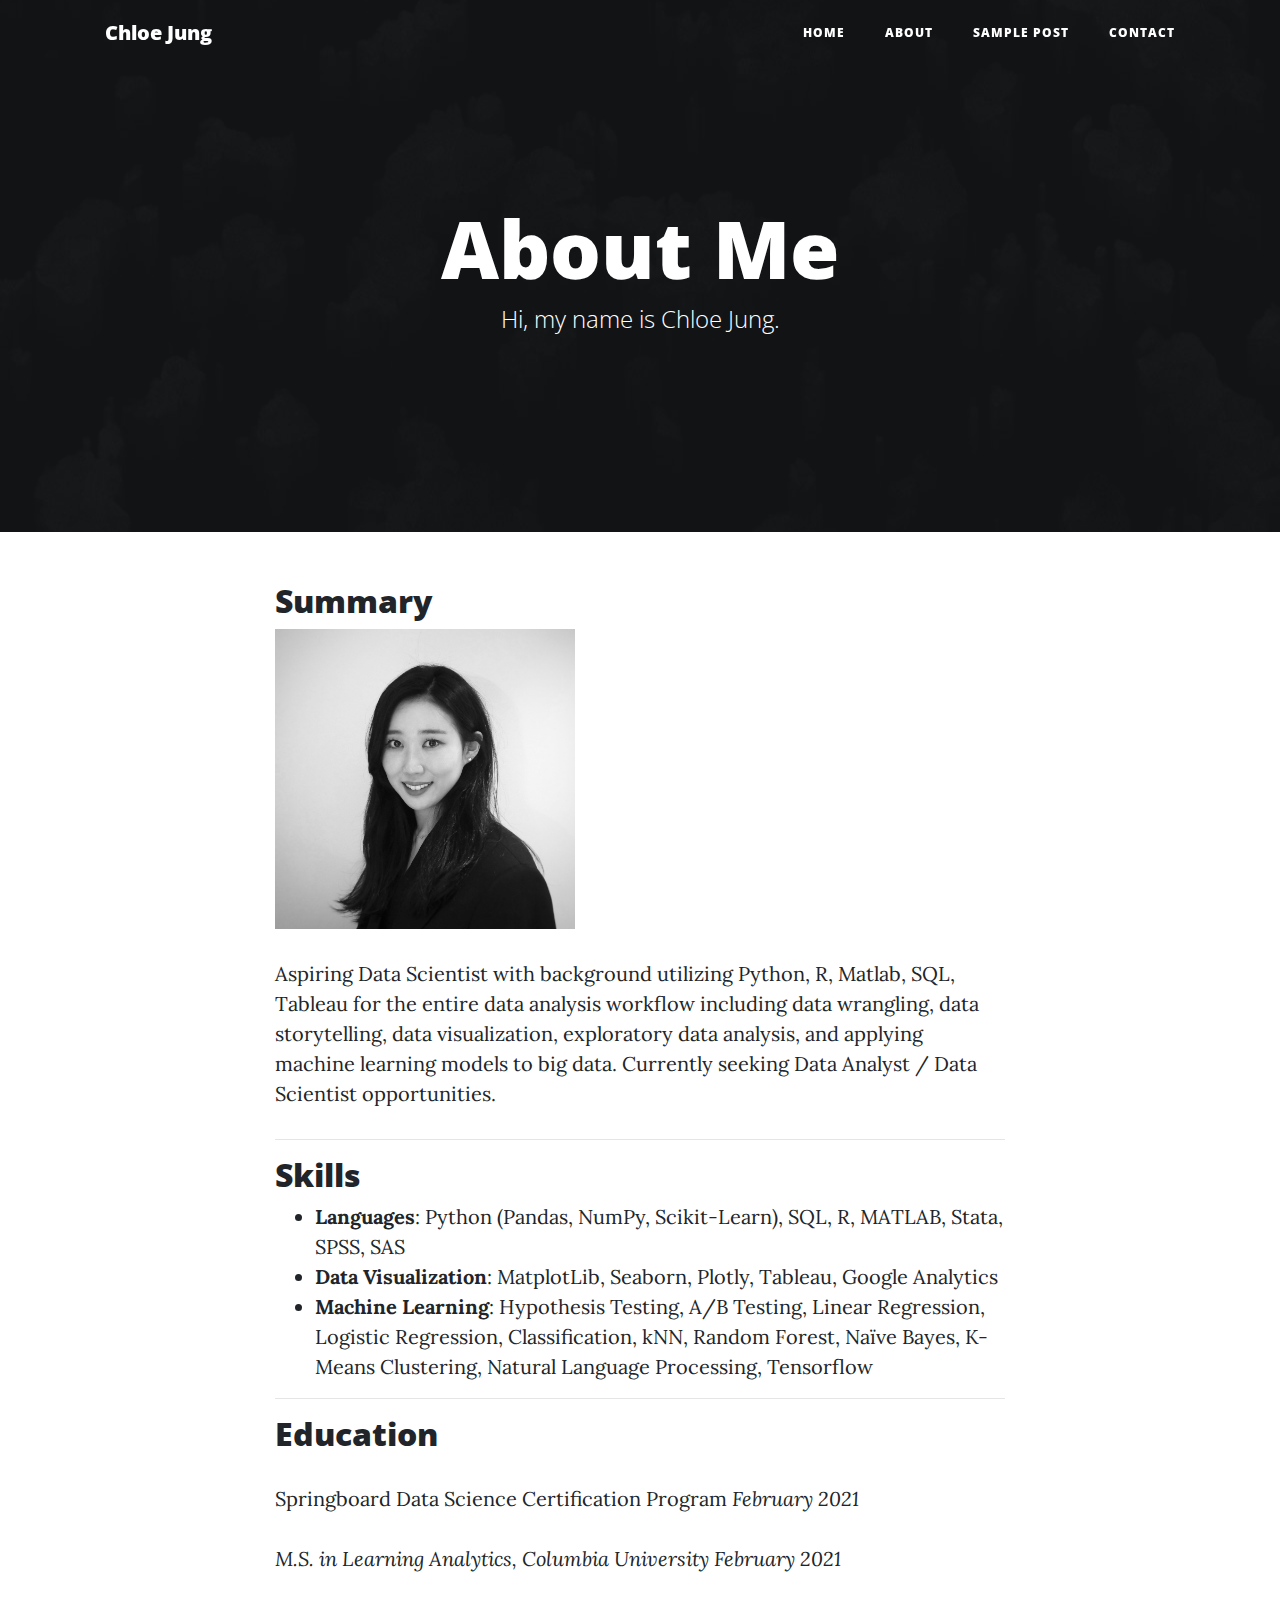
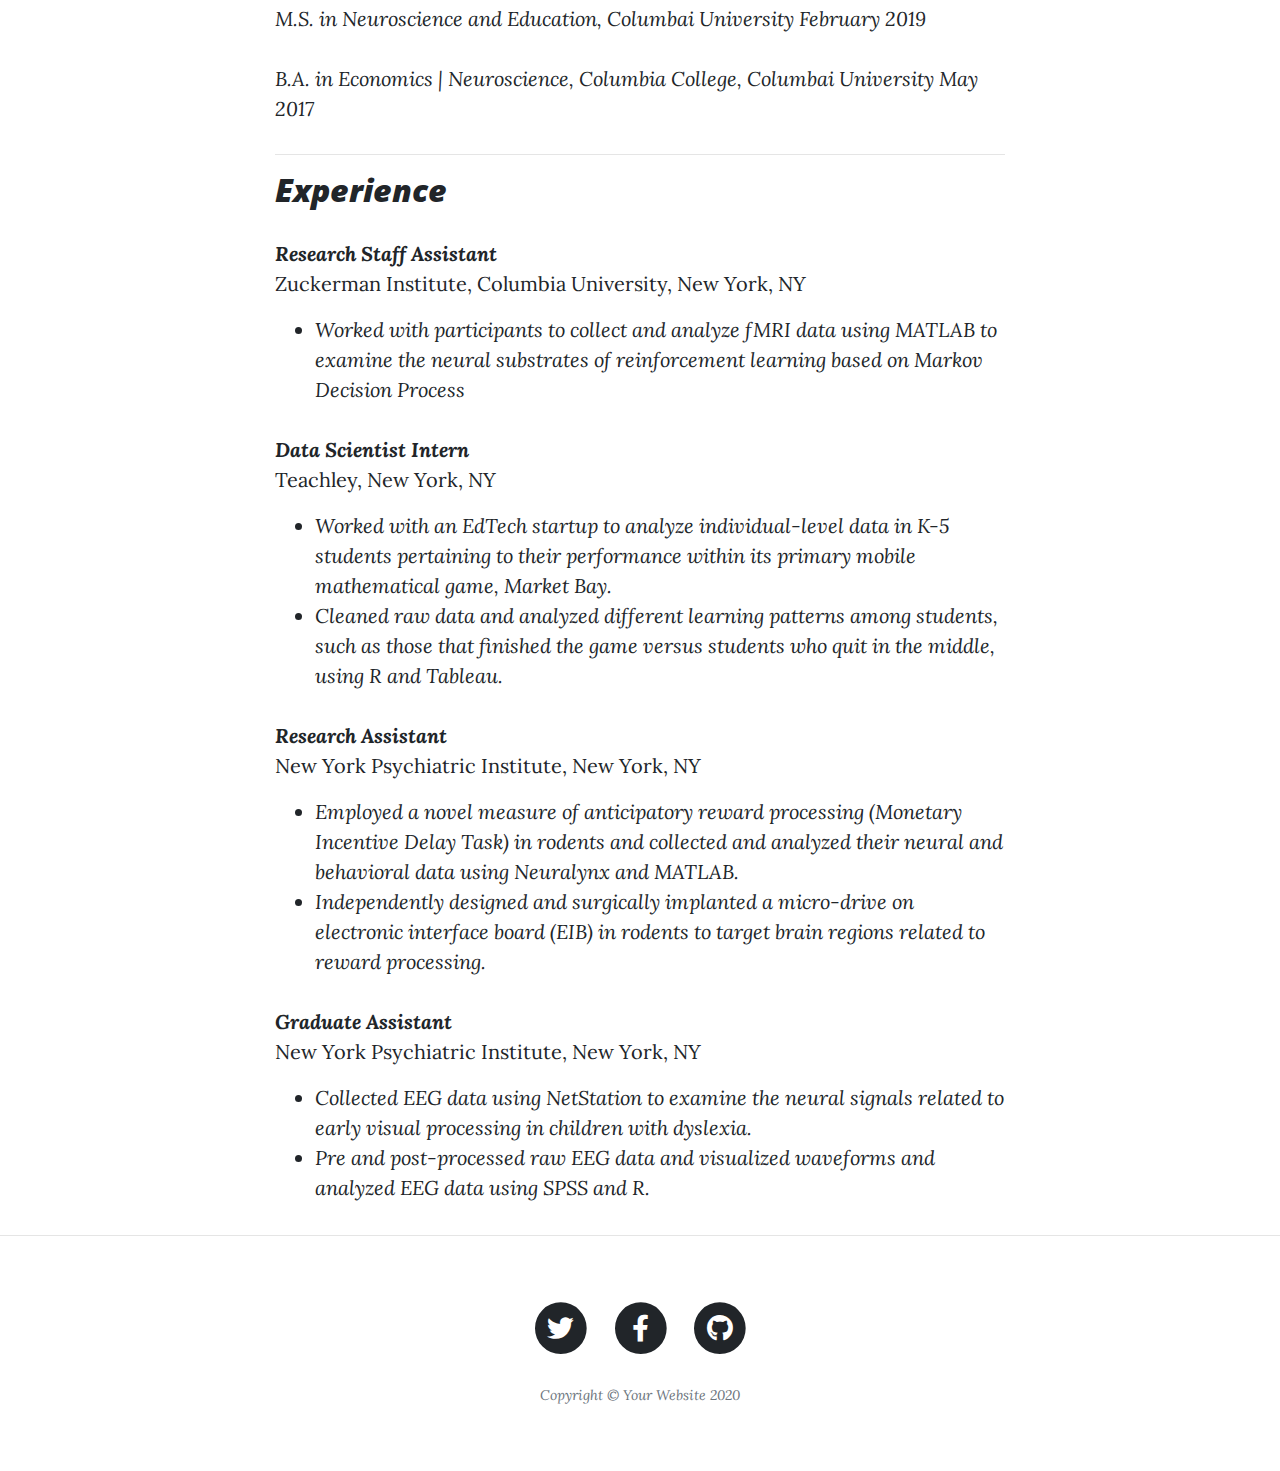
==== about.html @ 656de285 "minor edit" ====
<!DOCTYPE html>
<html lang="en">

<head>

  <meta charset="utf-8">
  <meta name="viewport" content="width=device-width, initial-scale=1, shrink-to-fit=no">
  <meta name="description" content="">
  <meta name="author" content="">

  <title> About - Chloe Jung</title>

  <!-- Bootstrap core CSS -->
  <link href="vendor/bootstrap/css/bootstrap.min.css" rel="stylesheet">

  <!-- Custom fonts for this template -->
  <link href="vendor/fontawesome-free/css/all.min.css" rel="stylesheet" type="text/css">
  <link href='https://fonts.googleapis.com/css?family=Lora:400,700,400italic,700italic' rel='stylesheet' type='text/css'>
  <link href='https://fonts.googleapis.com/css?family=Open+Sans:300italic,400italic,600italic,700italic,800italic,400,300,600,700,800' rel='stylesheet' type='text/css'>

  <!-- Custom styles for this template -->
  <link href="css/clean-blog.min.css" rel="stylesheet">

</head>

<body>

  <!-- Navigation -->
  <nav class="navbar navbar-expand-lg navbar-light fixed-top" id="mainNav">
    <div class="container">
      <a class="navbar-brand" href="index.html">Chloe Jung</a>
      <button class="navbar-toggler navbar-toggler-right" type="button" data-toggle="collapse" data-target="#navbarResponsive" aria-controls="navbarResponsive" aria-expanded="false" aria-label="Toggle navigation">
        Menu
        <i class="fas fa-bars"></i>
      </button>
      <div class="collapse navbar-collapse" id="navbarResponsive">
        <ul class="navbar-nav ml-auto">
          <li class="nav-item">
            <a class="nav-link" href="index.html">Home</a>
          </li>
          <li class="nav-item">
            <a class="nav-link" href="about.html">About</a>
          </li>
          <li class="nav-item">
            <a class="nav-link" href="post.html">Sample Post</a>
          </li>
          <li class="nav-item">
            <a class="nav-link" href="contact.html">Contact</a>
          </li>
        </ul>
      </div>
    </div>
  </nav>

  <!-- Page Header -->
  <header class="masthead" style="background-image: url('img/blackbackground.jpg')">
    <div class="overlay"></div>
    <div class="container">
      <div class="row">
        <div class="col-lg-8 col-md-10 mx-auto">
          <div class="page-heading">
            <h1>About Me</h1>
            <span class="subheading">Hi, my name is Chloe Jung.</span>
          </div>
        </div>
      </div>
    </div>
  </header>

  <!-- Main Content -->
  <div class="container">
    <div class="row">
      <div class="col-lg-8 col-md-10 mx-auto">
 <h2>Summary</h2>
        <a href="#">
         <img class="center" src="img/profpic_bw.jpeg" alt="" style="width:300px;height:300px;">
         </a>
        <p> Aspiring Data Scientist with background utilizing Python, R, Matlab, SQL, Tableau for the entire data analysis workflow including data wrangling, data storytelling, data visualization, exploratory data analysis, and applying machine learning models to big data. Currently seeking Data Analyst / Data Scientist opportunities.</p>
        <hr>
 <h2>Skills</h2>
	 <ul>
  		<li><strong>Languages</strong>: Python (Pandas, NumPy, Scikit-Learn), SQL, R, MATLAB, Stata, SPSS, SAS</li>
  		<li><strong>Data Visualization</strong>: MatplotLib, Seaborn, Plotly, Tableau, Google Analytics</li>
  		<li><strong>Machine Learning</strong>: Hypothesis Testing, A/B Testing, Linear Regression, Logistic Regression, Classification, kNN, Random Forest, Naïve Bayes, K-Means Clustering, Natural Language Processing, Tensorflow</li>
	 </ul>  				
 	 <hr>
 <h2>Education</h2>
        <p>Springboard Data Science Certification Program <i>February 2021<i/><br/>
	<br>M.S. in Learning Analytics, Columbia University <i>February 2021<i/><br/>
        <br>M.S. in Neuroscience and Education, Columbai University <i>February 2019<i/><br/>
        <br>B.A. in Economics | Neuroscience, Columbia College, Columbai University <i>May 2017<i/><br/></p>
 	<hr>
 <h2>Experience</h2>
        <p></p>
	<b>Research Staff Assistant</b>
	 <address>Zuckerman Institute, Columbia University, New York, NY</address>
	  <ul>
	   <li>Worked with participants to collect and analyze fMRI data using MATLAB to examine the neural substrates of reinforcement learning based on Markov Decision Process</li>
	  </ul>
        <p></p>
	<b>Data Scientist Intern</b>
	 <address>Teachley, New York, NY</address>
	  <ul>
	   <li>Worked with an EdTech startup to analyze individual-level data in K-5 students pertaining to their performance within its primary mobile mathematical game, Market Bay.</li>
 	   <li>Cleaned raw data and analyzed different learning patterns among students, such as those that finished the game versus students who quit in the middle, using R and Tableau.</li>
	  </ul>
        <p></p>
	<b>Research Assistant</b>
	 <address>New York Psychiatric Institute, New York, NY</address>
	  <ul>
	   <li>Employed a novel measure of anticipatory reward processing (Monetary Incentive Delay Task) in rodents and collected and analyzed their neural and behavioral data using Neuralynx and MATLAB.</li>
 	   <li>Independently designed and surgically implanted a micro-drive on electronic interface board (EIB) in rodents to target brain regions related to reward processing.</li>
	  </ul>
        <p></p>
	<b>Graduate Assistant</b>
	 <address>New York Psychiatric Institute, New York, NY</address>
	  <ul>
	   <li>Collected EEG data using NetStation to examine the neural signals related to early visual processing in children with dyslexia.</li>
 	   <li>Pre and post-processed raw EEG data and visualized waveforms and analyzed EEG data using SPSS and R.</li>
	  </ul>
      </div>
    </div>
  </div>

  <hr>




  <!-- Footer -->
  <footer>
    <div class="container">
      <div class="row">
        <div class="col-lg-8 col-md-10 mx-auto">
          <ul class="list-inline text-center">
            <li class="list-inline-item">
              <a href="#">
                <span class="fa-stack fa-lg">
                  <i class="fas fa-circle fa-stack-2x"></i>
                  <i class="fab fa-twitter fa-stack-1x fa-inverse"></i>
                </span>
              </a>
            </li>
            <li class="list-inline-item">
              <a href="#">
                <span class="fa-stack fa-lg">
                  <i class="fas fa-circle fa-stack-2x"></i>
                  <i class="fab fa-facebook-f fa-stack-1x fa-inverse"></i>
                </span>
              </a>
            </li>
            <li class="list-inline-item">
              <a href="#">
                <span class="fa-stack fa-lg">
                  <i class="fas fa-circle fa-stack-2x"></i>
                  <i class="fab fa-github fa-stack-1x fa-inverse"></i>
                </span>
              </a>
            </li>
          </ul>
          <p class="copyright text-muted">Copyright &copy; Your Website 2020</p>
        </div>
      </div>
    </div>
  </footer>

  <!-- Bootstrap core JavaScript -->
  <script src="vendor/jquery/jquery.min.js"></script>
  <script src="vendor/bootstrap/js/bootstrap.bundle.min.js"></script>

  <!-- Custom scripts for this template -->
  <script src="js/clean-blog.min.js"></script>

</body>

</html>
---- css/clean-blog.min.css ----
/*!
 * Start Bootstrap - Clean Blog v5.0.10 (https://startbootstrap.com/theme/clean-blog)
 * Copyright 2013-2020 Start Bootstrap
 * Licensed under MIT (https://github.com/StartBootstrap/startbootstrap-clean-blog/blob/master/LICENSE)
 */body{font-size:20px;color:#212529;font-family:Lora,'Times New Roman',serif}p{line-height:1.5;margin:30px 0}p a{text-decoration:underline}h1,h2,h3,h4,h5,h6{font-weight:800;font-family:'Open Sans','Helvetica Neue',Helvetica,Arial,sans-serif}a{color:#212529;transition:all .2s}a:focus,a:hover{color:#0085a1}blockquote{font-style:italic;color:#868e96}.section-heading{font-size:36px;font-weight:700;margin-top:60px}.caption{font-size:14px;font-style:italic;display:block;margin:0;padding:10px;text-align:center;border-bottom-right-radius:5px;border-bottom-left-radius:5px}::-moz-selection{color:#fff;background:#0085a1;text-shadow:none}::selection{color:#fff;background:#0085a1;text-shadow:none}img::-moz-selection{color:#fff;background:0 0}img::selection{color:#fff;background:0 0}img::-moz-selection{color:#fff;background:0 0}#mainNav{position:absolute;border-bottom:1px solid #e9ecef;background-color:#fff;font-family:'Open Sans','Helvetica Neue',Helvetica,Arial,sans-serif}#mainNav .navbar-brand{font-weight:800;color:#343a40}#mainNav .navbar-toggler{font-size:12px;font-weight:800;padding:13px;text-transform:uppercase;color:#343a40}#mainNav .navbar-nav>li.nav-item>a{font-size:12px;font-weight:800;letter-spacing:1px;text-transform:uppercase}@media only screen and (min-width:992px){#mainNav{border-bottom:1px solid transparent;background:0 0}#mainNav .navbar-brand{padding:10px 20px;color:#fff}#mainNav .navbar-brand:focus,#mainNav .navbar-brand:hover{color:rgba(255,255,255,.8)}#mainNav .navbar-nav>li.nav-item>a{padding:10px 20px;color:#fff}#mainNav .navbar-nav>li.nav-item>a:focus,#mainNav .navbar-nav>li.nav-item>a:hover{color:rgba(255,255,255,.8)}}@media only screen and (min-width:992px){#mainNav{transition:background-color .2s;transform:translate3d(0,0,0);-webkit-backface-visibility:hidden;backface-visibility:hidden}#mainNav.is-fixed{position:fixed;top:-67px;transition:transform .2s;border-bottom:1px solid #fff;background-color:rgba(255,255,255,.9)}#mainNav.is-fixed .navbar-brand{color:#212529}#mainNav.is-fixed .navbar-brand:focus,#mainNav.is-fixed .navbar-brand:hover{color:#0085a1}#mainNav.is-fixed .navbar-nav>li.nav-item>a{color:#212529}#mainNav.is-fixed .navbar-nav>li.nav-item>a:focus,#mainNav.is-fixed .navbar-nav>li.nav-item>a:hover{color:#0085a1}#mainNav.is-visible{transform:translate3d(0,100%,0)}}header.masthead{margin-bottom:50px;background:no-repeat center center;background-color:#868e96;background-attachment:scroll;position:relative;background-size:cover}header.masthead .overlay{position:absolute;top:0;left:0;height:100%;width:100%;background-color:#212529;opacity:.5}header.masthead .page-heading,header.masthead .post-heading,header.masthead .site-heading{padding:200px 0 150px;color:#fff}@media only screen and (min-width:768px){header.masthead .page-heading,header.masthead .post-heading,header.masthead .site-heading{padding:200px 0}}header.masthead .page-heading,header.masthead .site-heading{text-align:center}header.masthead .page-heading h1,header.masthead .site-heading h1{font-size:50px;margin-top:0}header.masthead .page-heading .subheading,header.masthead .site-heading .subheading{font-size:24px;font-weight:300;line-height:1.1;display:block;margin:10px 0 0;font-family:'Open Sans','Helvetica Neue',Helvetica,Arial,sans-serif}@media only screen and (min-width:768px){header.masthead .page-heading h1,header.masthead .site-heading h1{font-size:80px}}header.masthead .post-heading h1{font-size:35px}header.masthead .post-heading .meta,header.masthead .post-heading .subheading{line-height:1.1;display:block}header.masthead .post-heading .subheading{font-size:24px;font-weight:600;margin:10px 0 30px;font-family:'Open Sans','Helvetica Neue',Helvetica,Arial,sans-serif}header.masthead .post-heading .meta{font-size:20px;font-weight:300;font-style:italic;font-family:Lora,'Times New Roman',serif}header.masthead .post-heading .meta a{color:#fff}@media only screen and (min-width:768px){header.masthead .post-heading h1{font-size:55px}header.masthead .post-heading .subheading{font-size:30px}}.post-preview>a{color:#212529}.post-preview>a:focus,.post-preview>a:hover{text-decoration:none;color:#0085a1}.post-preview>a>.post-title{font-size:30px;margin-top:30px;margin-bottom:10px}.post-preview>a>.post-subtitle{font-weight:300;margin:0 0 10px}.post-preview>.post-meta{font-size:18px;font-style:italic;margin-top:0;color:#868e96}.post-preview>.post-meta>a{text-decoration:none;color:#212529}.post-preview>.post-meta>a:focus,.post-preview>.post-meta>a:hover{text-decoration:underline;color:#0085a1}@media only screen and (min-width:768px){.post-preview>a>.post-title{font-size:36px}}.floating-label-form-group{font-size:14px;position:relative;margin-bottom:0;padding-bottom:.5em;border-bottom:1px solid #dee2e6}.floating-label-form-group input,.floating-label-form-group textarea{font-size:1.5em;position:relative;z-index:1;padding:0;resize:none;border:none;border-radius:0;background:0 0;box-shadow:none!important;font-family:Lora,'Times New Roman',serif}.floating-label-form-group input::-webkit-input-placeholder,.floating-label-form-group textarea::-webkit-input-placeholder{color:#868e96;font-family:Lora,'Times New Roman',serif}.floating-label-form-group label{font-size:.85em;line-height:1.764705882em;position:relative;z-index:0;top:2em;display:block;margin:0;transition:top .3s ease,opacity .3s ease;opacity:0}.floating-label-form-group .help-block{margin:15px 0}.floating-label-form-group-with-value label{top:0;opacity:1}.floating-label-form-group-with-focus label{color:#0085a1}form .form-group:first-child .floating-label-form-group{border-top:1px solid #dee2e6}footer{padding:50px 0 65px}footer .list-inline{margin:0;padding:0}footer .copyright{font-size:14px;margin-bottom:0;text-align:center}.btn{font-size:14px;font-weight:800;padding:15px 25px;letter-spacing:1px;text-transform:uppercase;border-radius:0;font-family:'Open Sans','Helvetica Neue',Helvetica,Arial,sans-serif}.btn-primary{background-color:#0085a1;border-color:#0085a1}.btn-primary:active,.btn-primary:focus,.btn-primary:hover{color:#fff;background-color:#00657b!important;border-color:#00657b!important}.btn-lg{font-size:16px;padding:25px 35px}
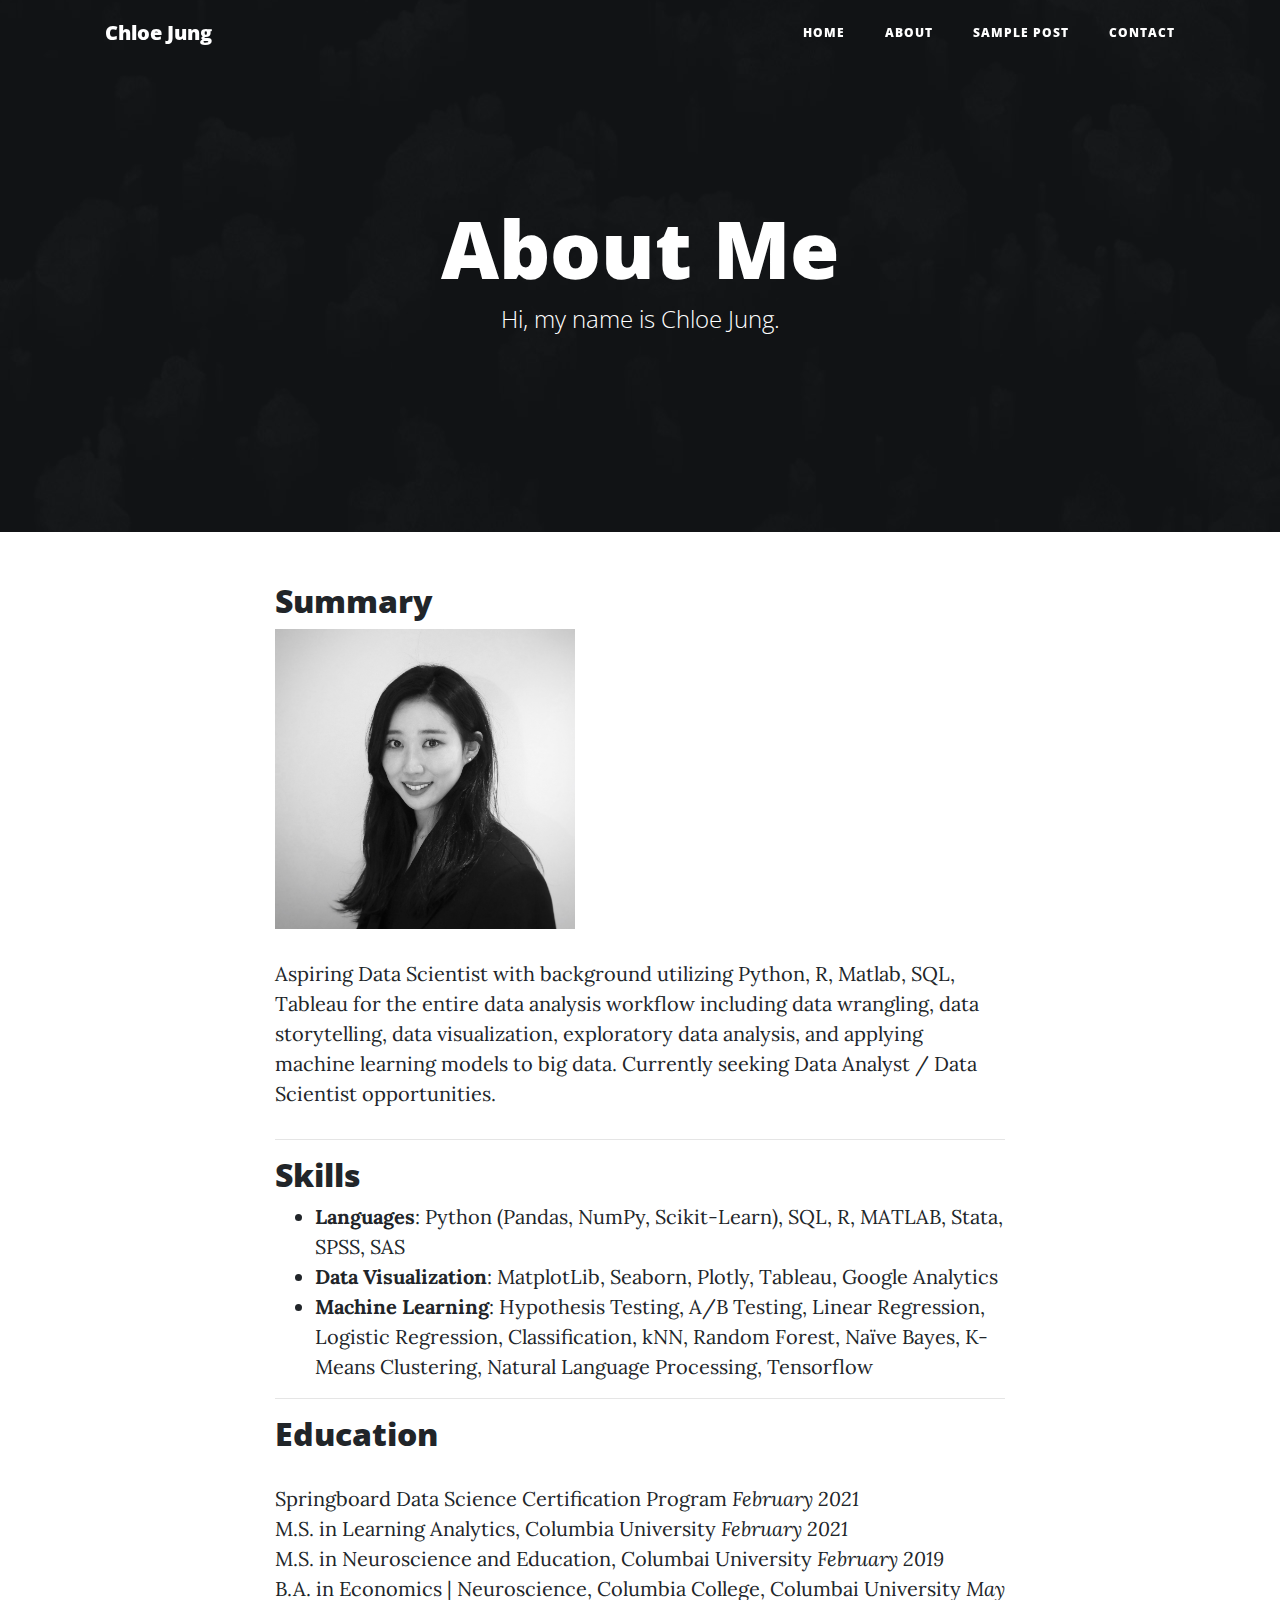
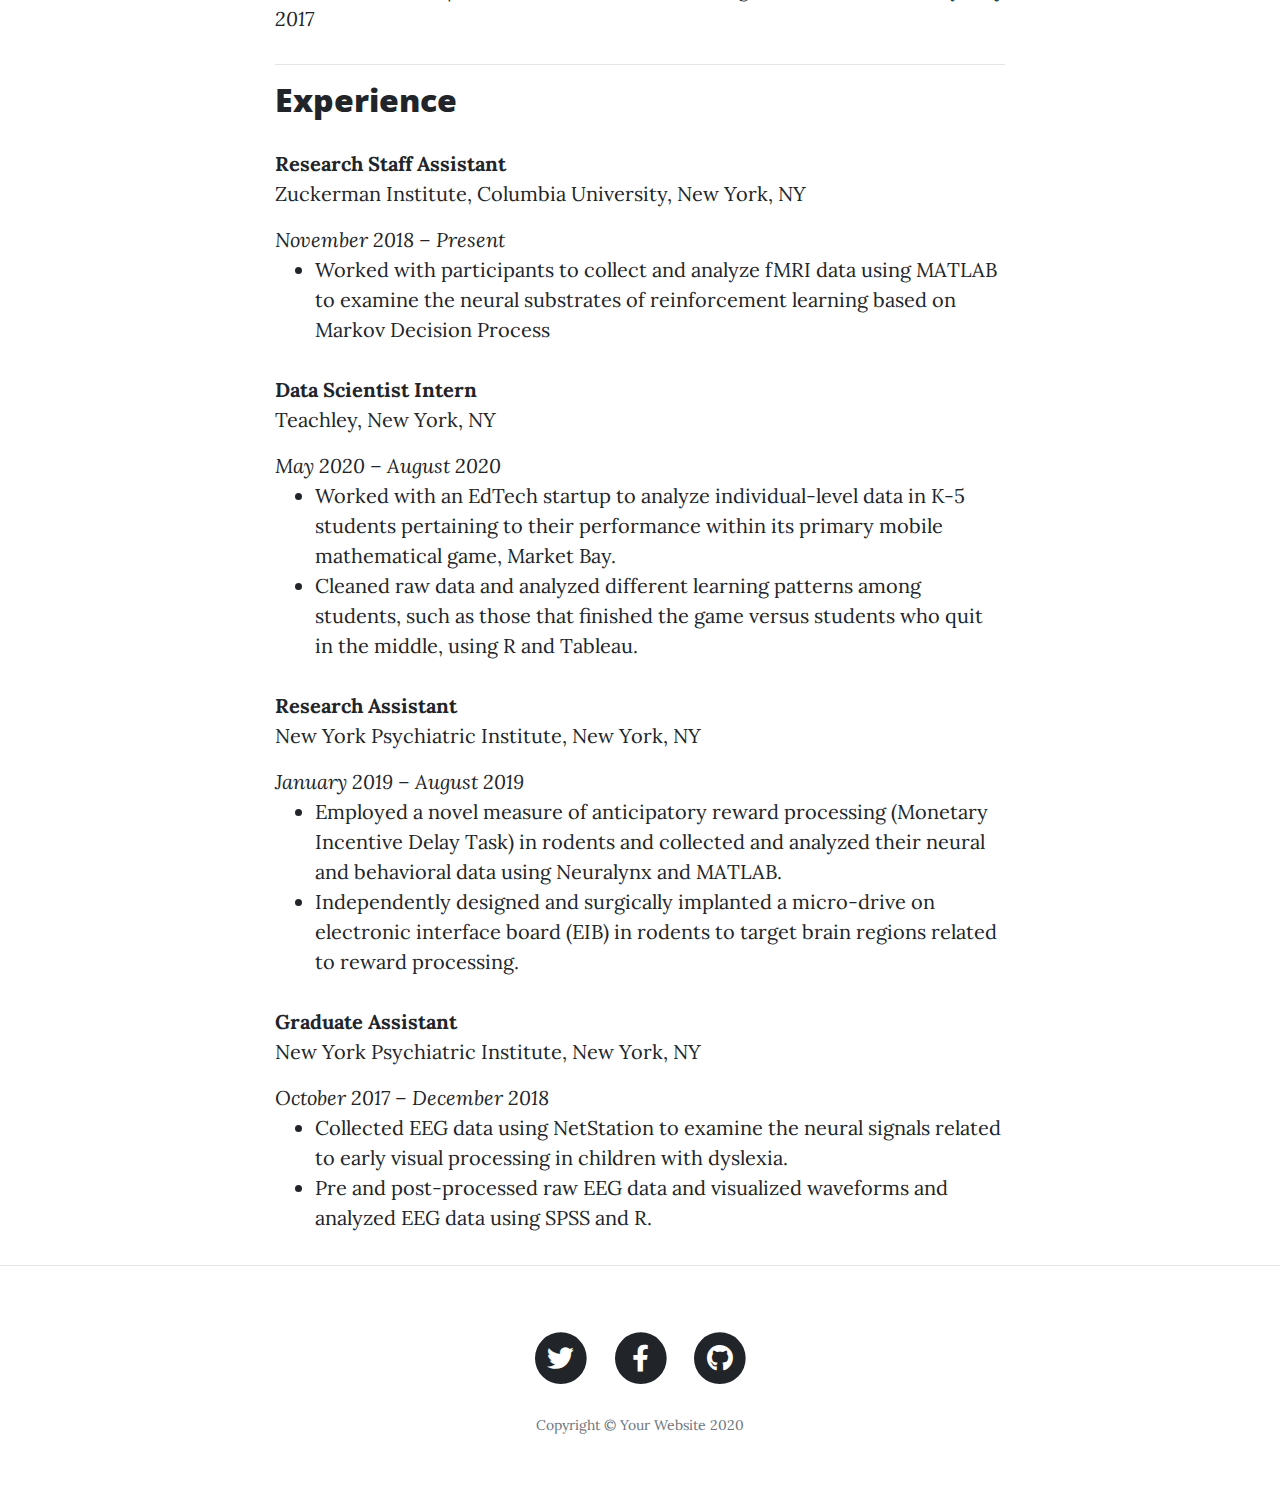
==== commit 2ff26b76: "minor edits" ====
--- a/about.html
+++ b/about.html
@@ -85,21 +85,23 @@
 	 </ul>  				
  	 <hr>
  <h2>Education</h2>
-        <p>Springboard Data Science Certification Program <i>February 2021<i/><br/>
-	<br>M.S. in Learning Analytics, Columbia University <i>February 2021<i/><br/>
-        <br>M.S. in Neuroscience and Education, Columbai University <i>February 2019<i/><br/>
-        <br>B.A. in Economics | Neuroscience, Columbia College, Columbai University <i>May 2017<i/><br/></p>
+        <p>Springboard Data Science Certification Program <i>February 2021</i>
+	<br>M.S. in Learning Analytics, Columbia University <i>February 2021</i>
+        <br>M.S. in Neuroscience and Education, Columbai University <i>February 2019</i>
+        <br>B.A. in Economics | Neuroscience, Columbia College, Columbai University <i>May 2017</i></p>
  	<hr>
  <h2>Experience</h2>
         <p></p>
 	<b>Research Staff Assistant</b>
 	 <address>Zuckerman Institute, Columbia University, New York, NY</address>
+          <i>November 2018 – Present</i>
 	  <ul>
 	   <li>Worked with participants to collect and analyze fMRI data using MATLAB to examine the neural substrates of reinforcement learning based on Markov Decision Process</li>
 	  </ul>
         <p></p>
 	<b>Data Scientist Intern</b>
 	 <address>Teachley, New York, NY</address>
+          <i>May 2020 – August 2020</i>
 	  <ul>
 	   <li>Worked with an EdTech startup to analyze individual-level data in K-5 students pertaining to their performance within its primary mobile mathematical game, Market Bay.</li>
  	   <li>Cleaned raw data and analyzed different learning patterns among students, such as those that finished the game versus students who quit in the middle, using R and Tableau.</li>
@@ -107,6 +109,7 @@
         <p></p>
 	<b>Research Assistant</b>
 	 <address>New York Psychiatric Institute, New York, NY</address>
+          <i>January 2019 – August 2019</i>
 	  <ul>
 	   <li>Employed a novel measure of anticipatory reward processing (Monetary Incentive Delay Task) in rodents and collected and analyzed their neural and behavioral data using Neuralynx and MATLAB.</li>
  	   <li>Independently designed and surgically implanted a micro-drive on electronic interface board (EIB) in rodents to target brain regions related to reward processing.</li>
@@ -114,6 +117,7 @@
         <p></p>
 	<b>Graduate Assistant</b>
 	 <address>New York Psychiatric Institute, New York, NY</address>
+          <i>October 2017 – December 2018</i>
 	  <ul>
 	   <li>Collected EEG data using NetStation to examine the neural signals related to early visual processing in children with dyslexia.</li>
  	   <li>Pre and post-processed raw EEG data and visualized waveforms and analyzed EEG data using SPSS and R.</li>
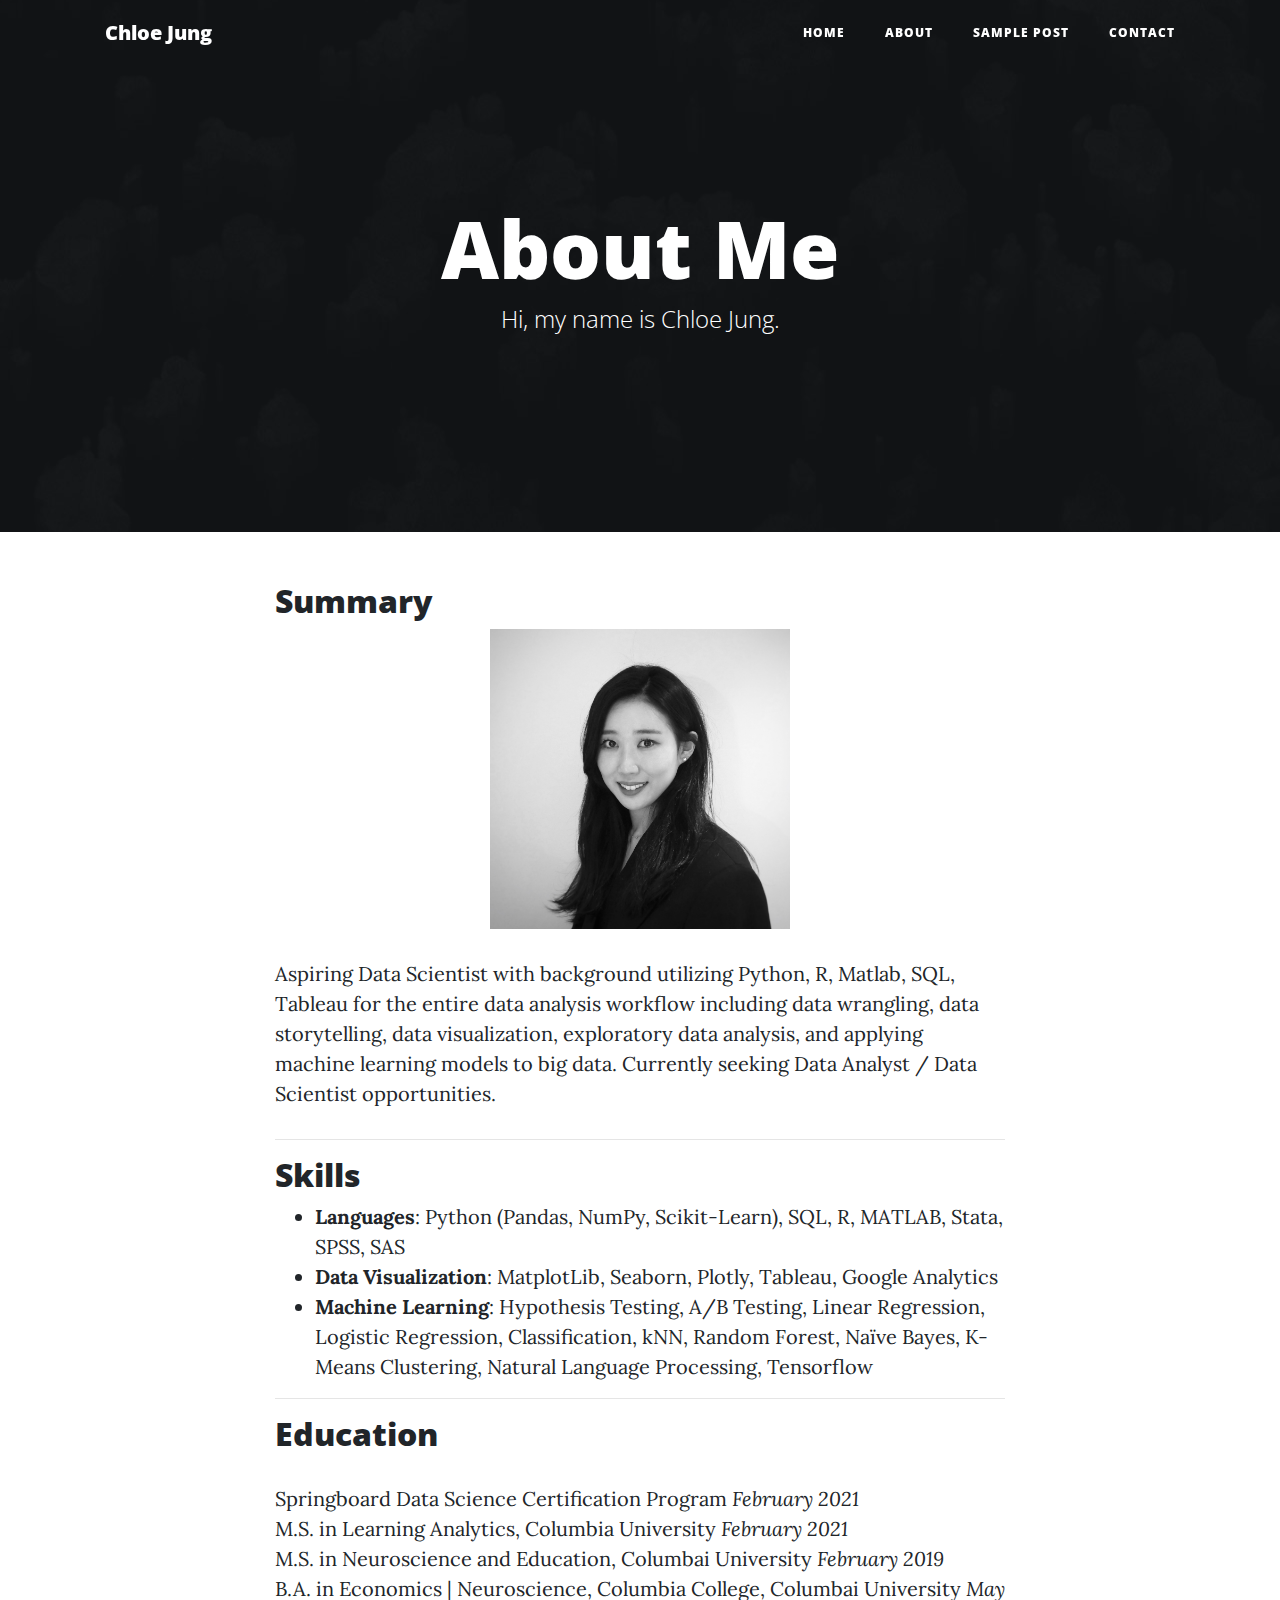
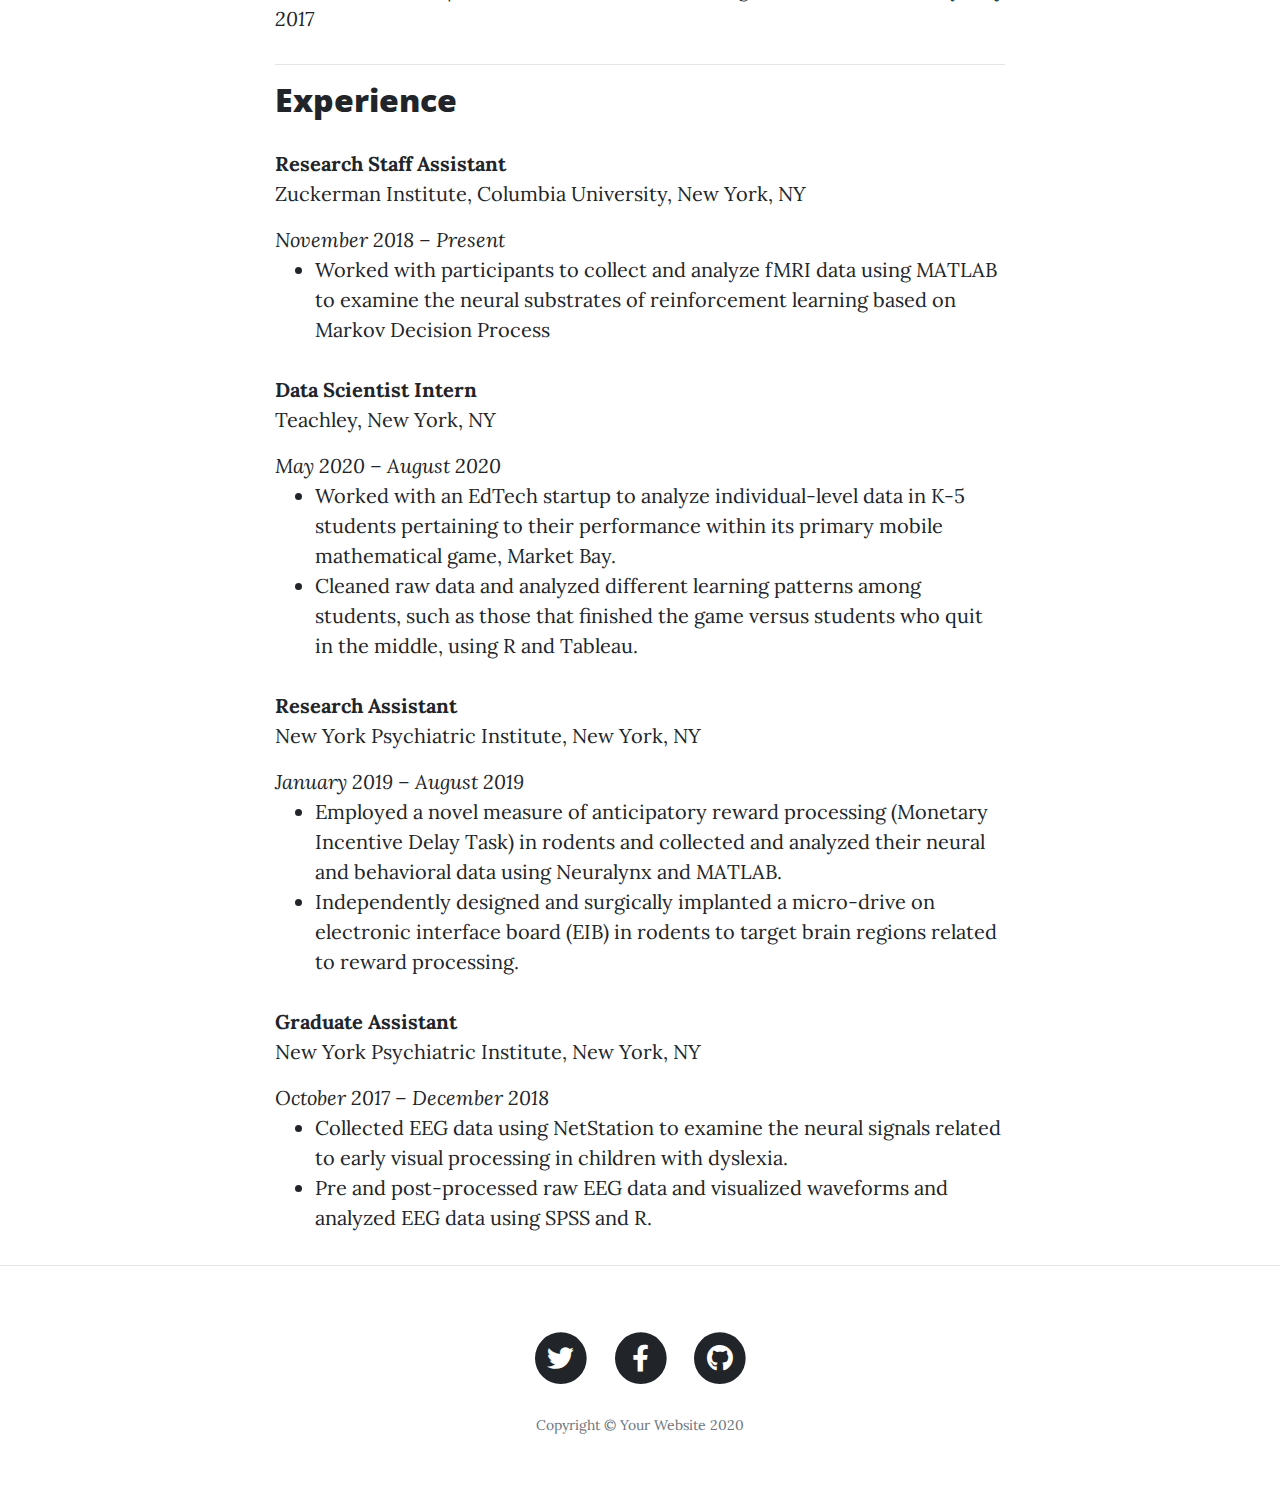
==== commit b98e28b1: "centered image" ====
--- a/about.html
+++ b/about.html
@@ -73,7 +73,7 @@
       <div class="col-lg-8 col-md-10 mx-auto">
  <h2>Summary</h2>
         <a href="#">
-         <img class="center" src="img/profpic_bw.jpeg" alt="" style="width:300px;height:300px;">
+         <center><img class="center" src="img/profpic_bw.jpeg" alt="" style="width:300px;height:300px;"></center>
          </a>
         <p> Aspiring Data Scientist with background utilizing Python, R, Matlab, SQL, Tableau for the entire data analysis workflow including data wrangling, data storytelling, data visualization, exploratory data analysis, and applying machine learning models to big data. Currently seeking Data Analyst / Data Scientist opportunities.</p>
         <hr>
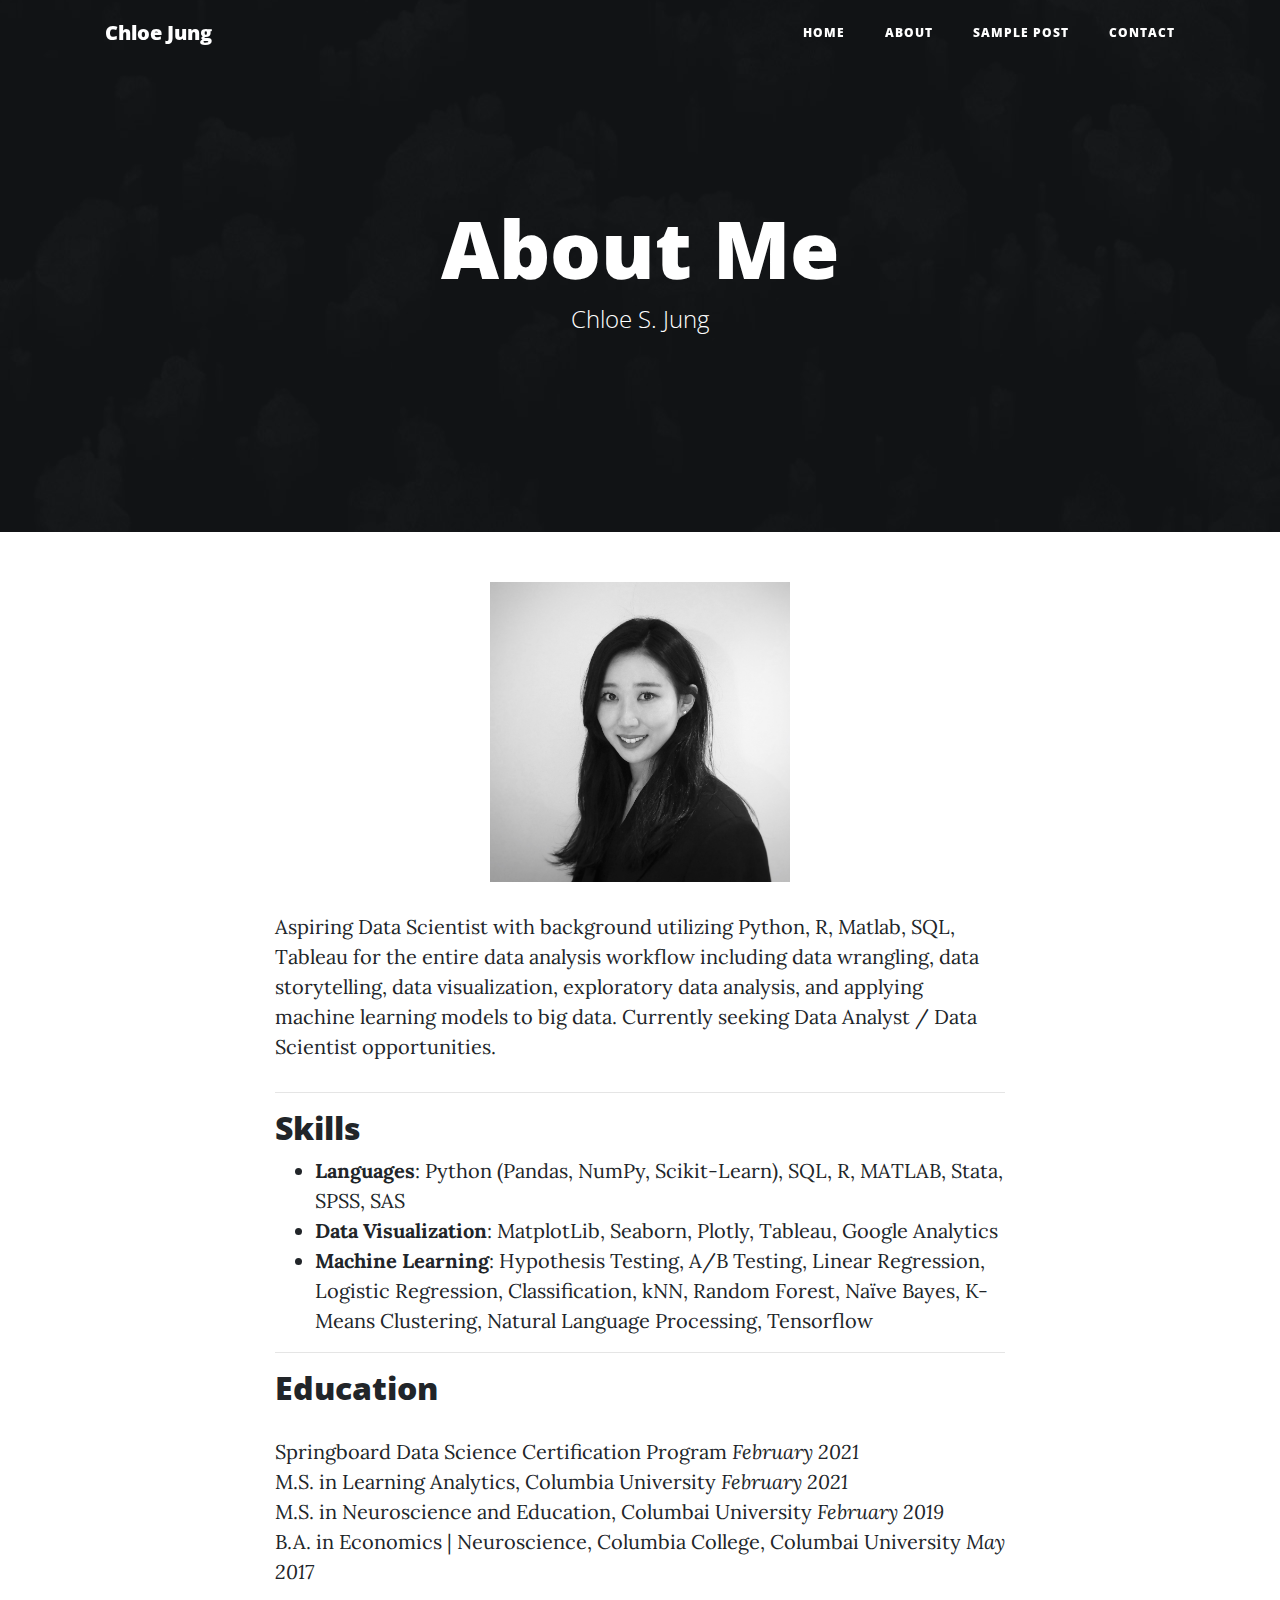
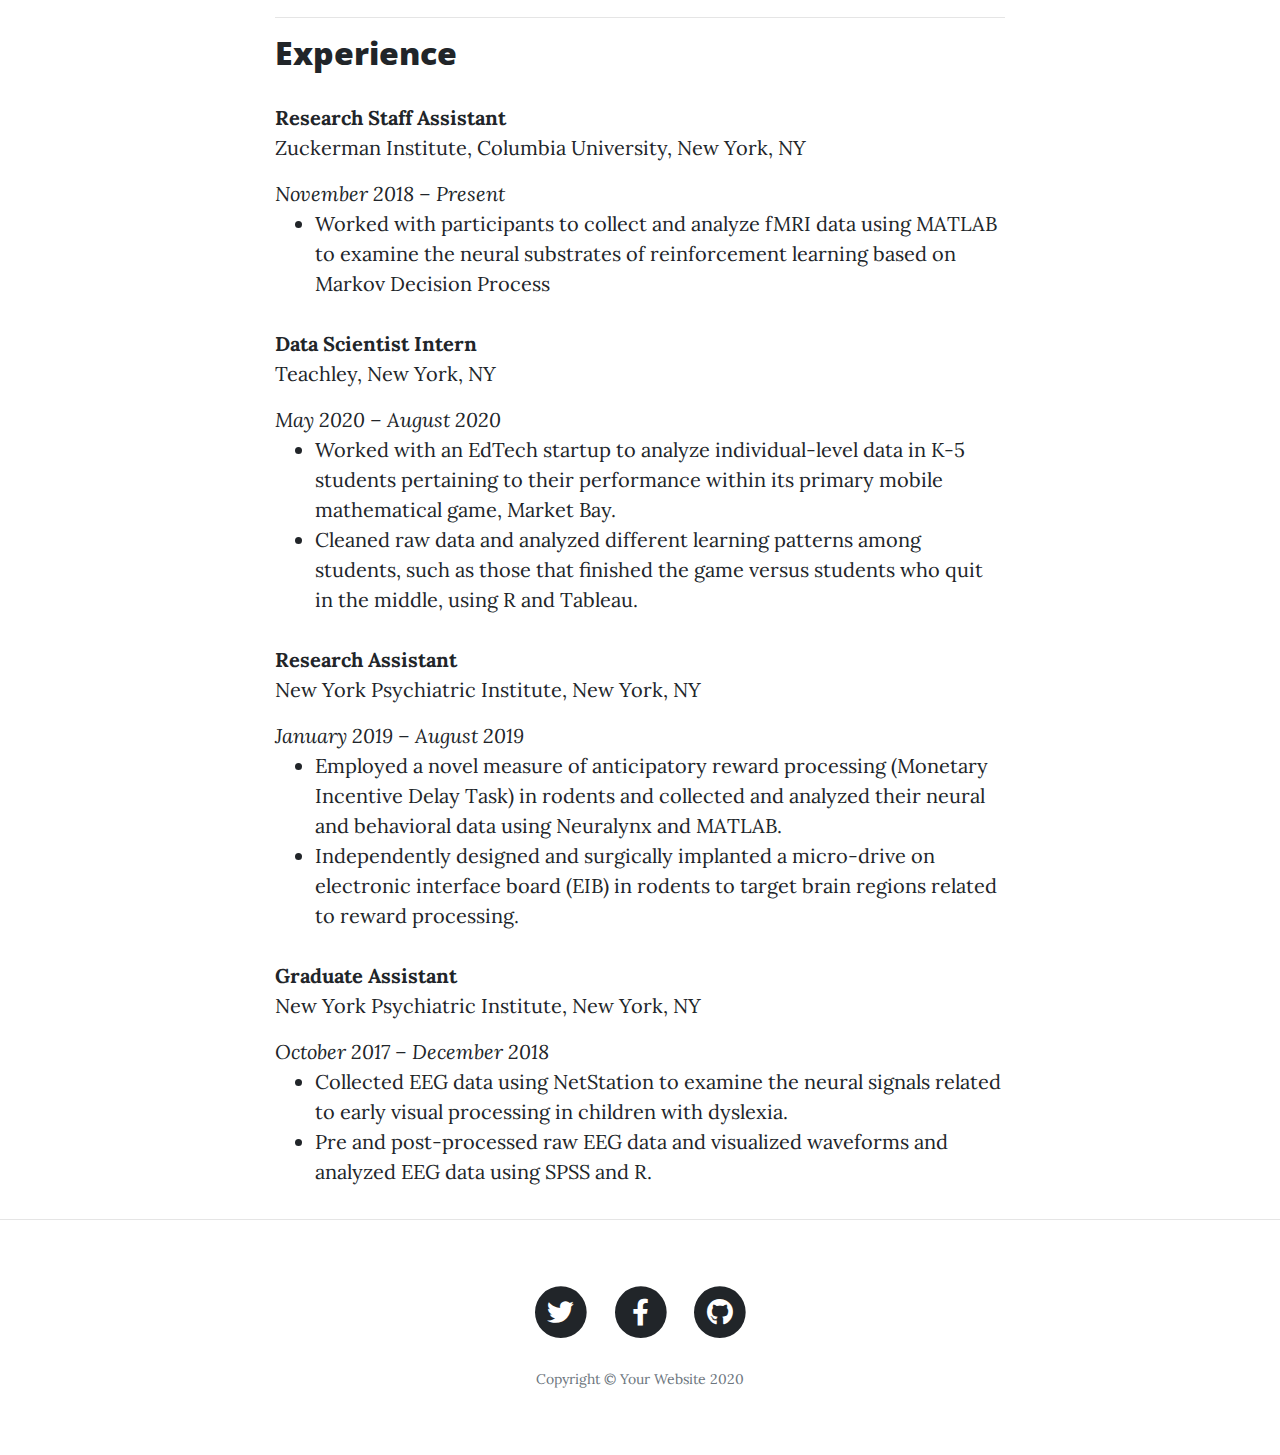
==== commit 634c53fb: "Initial edit" ====
--- a/about.html
+++ b/about.html
@@ -60,7 +60,7 @@
         <div class="col-lg-8 col-md-10 mx-auto">
           <div class="page-heading">
             <h1>About Me</h1>
-            <span class="subheading">Hi, my name is Chloe Jung.</span>
+            <span class="subheading">Chloe S. Jung</span>
           </div>
         </div>
       </div>
@@ -71,7 +71,6 @@
   <div class="container">
     <div class="row">
       <div class="col-lg-8 col-md-10 mx-auto">
- <h2>Summary</h2>
         <a href="#">
          <center><img class="center" src="img/profpic_bw.jpeg" alt="" style="width:300px;height:300px;"></center>
          </a>
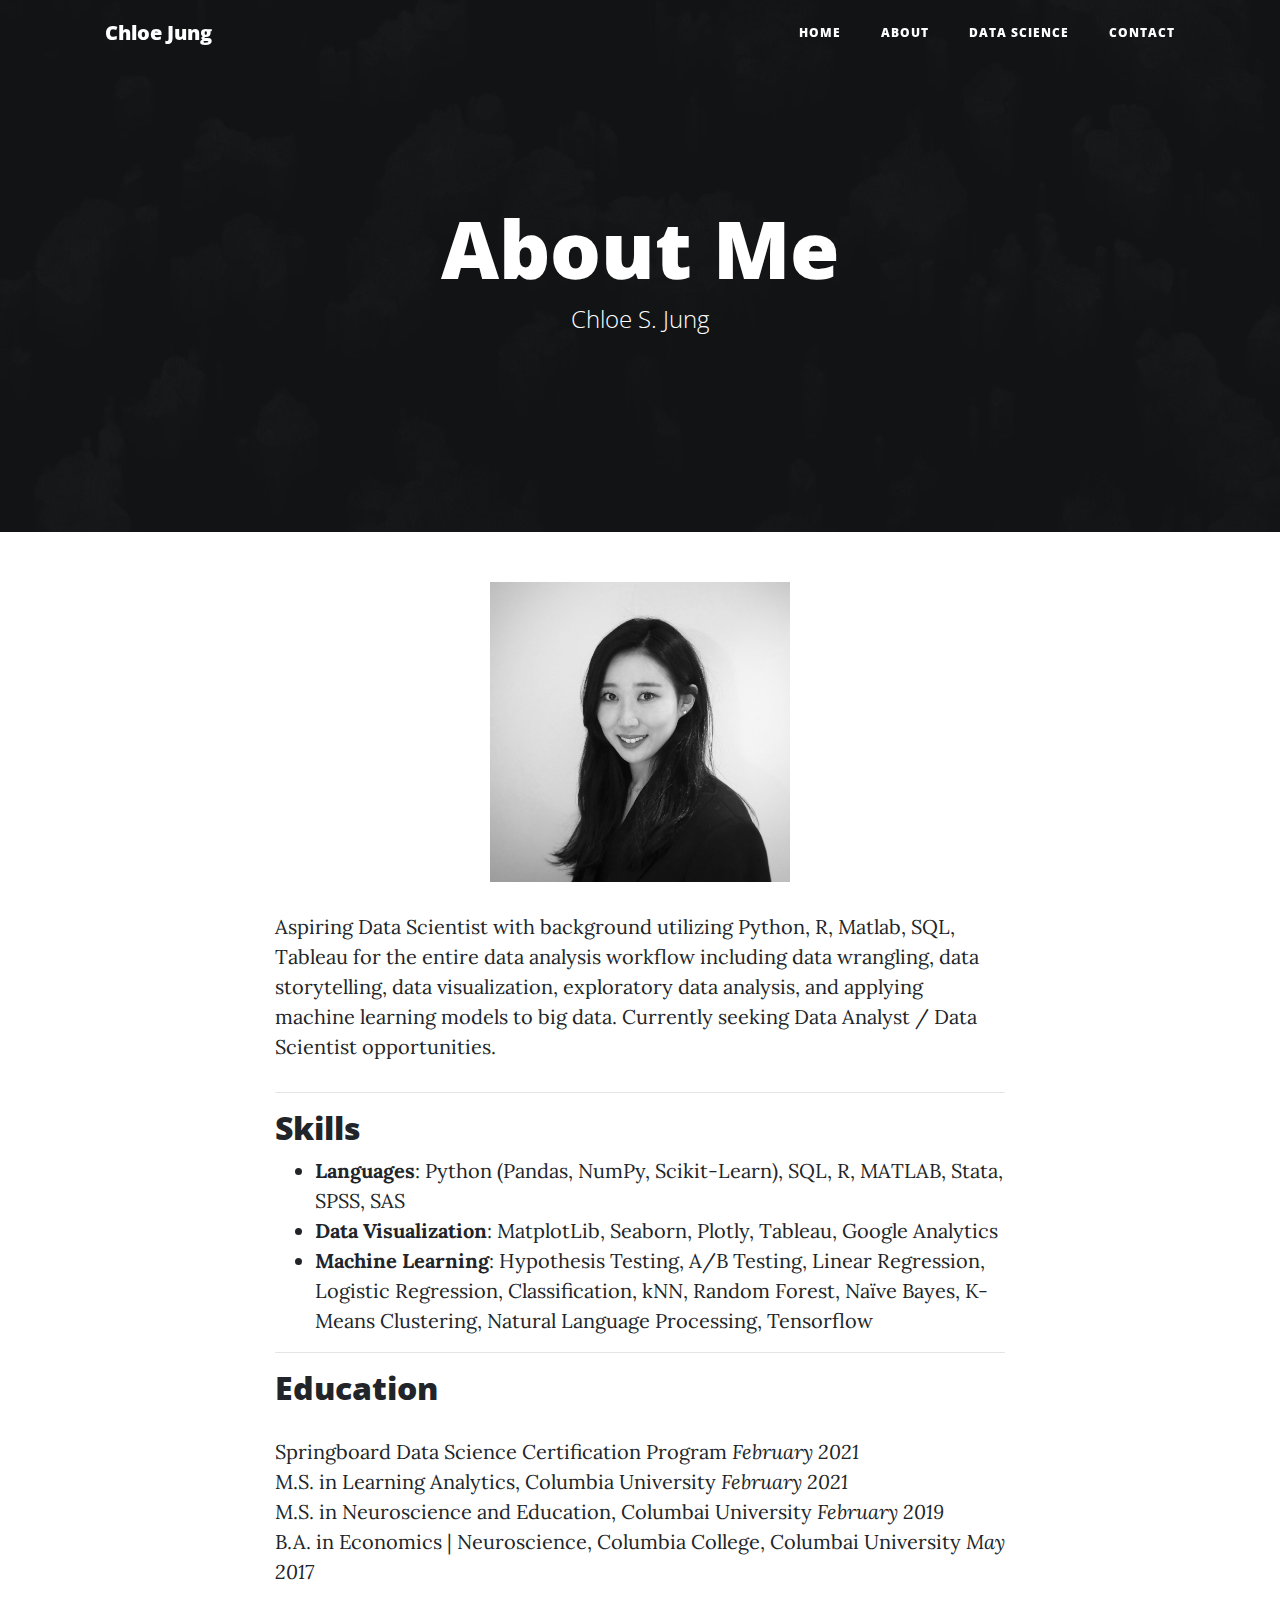
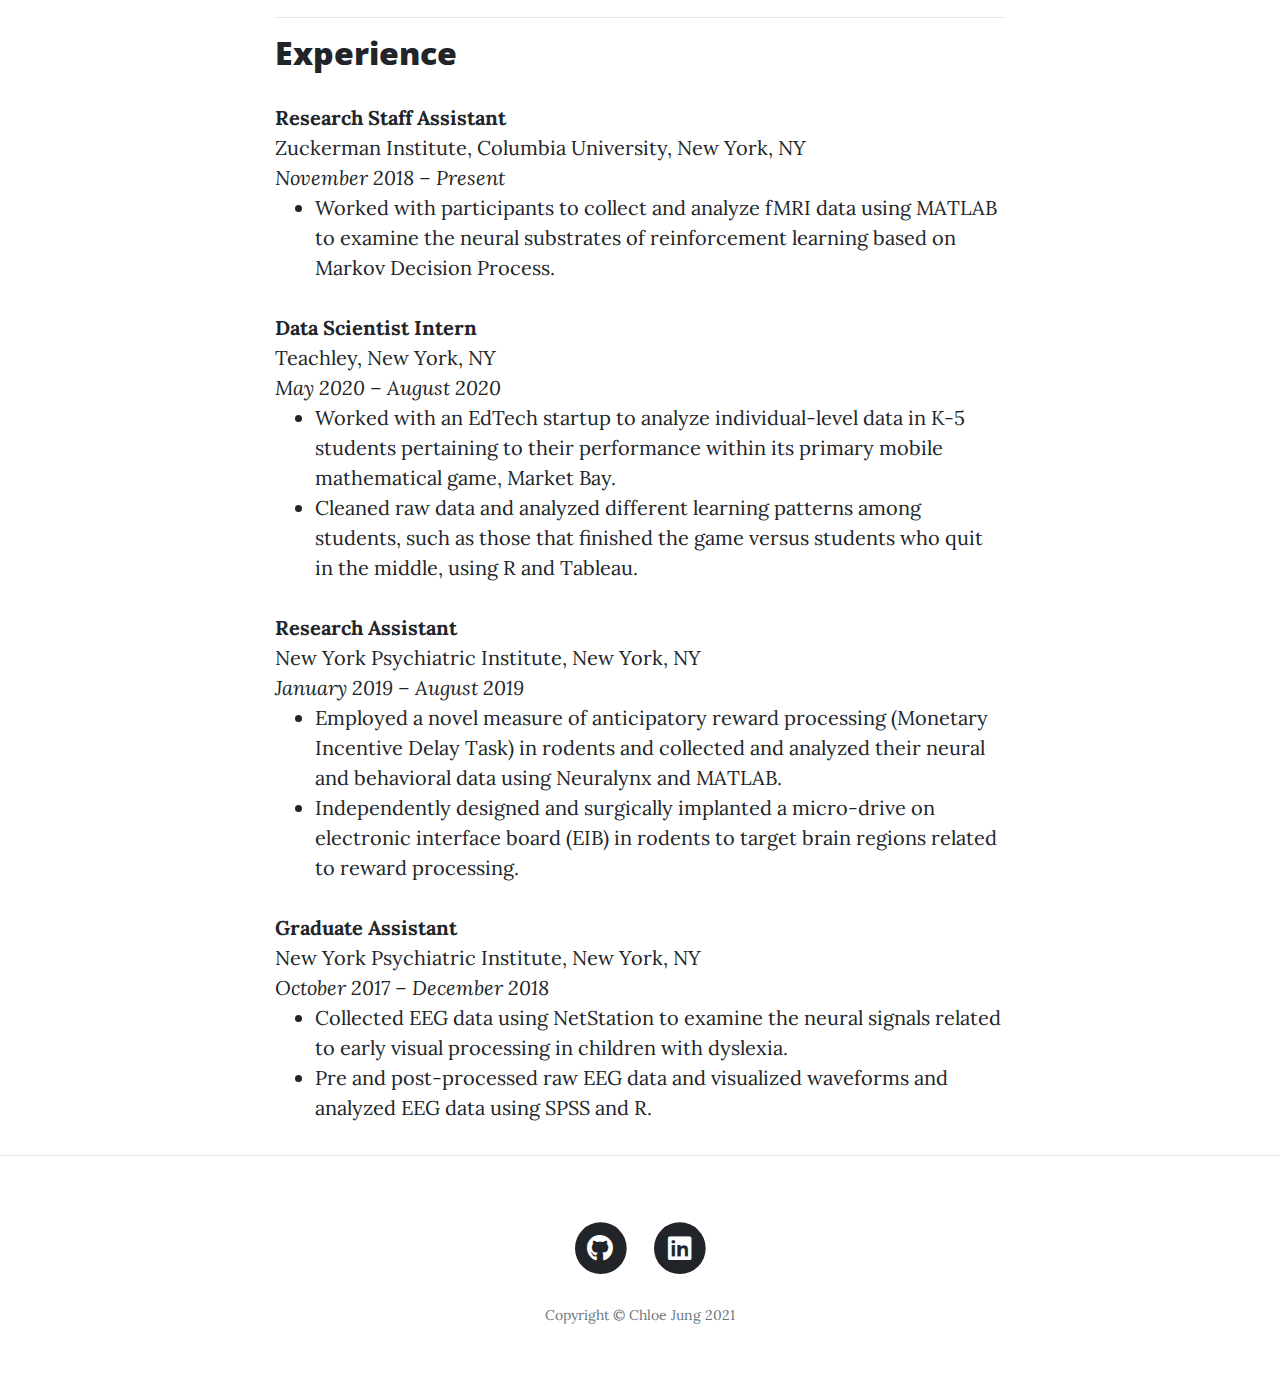
==== commit 3633abd0: "Initial commit" ====
--- a/about.html
+++ b/about.html
@@ -25,6 +25,7 @@
 
 <body>
 
+
   <!-- Navigation -->
   <nav class="navbar navbar-expand-lg navbar-light fixed-top" id="mainNav">
     <div class="container">
@@ -40,9 +41,9 @@
           </li>
           <li class="nav-item">
             <a class="nav-link" href="about.html">About</a>
-          </li>
+          </li>     
           <li class="nav-item">
-            <a class="nav-link" href="post.html">Sample Post</a>
+            <a class="nav-link" href="post.html">Data Science</a>
           </li>
           <li class="nav-item">
             <a class="nav-link" href="contact.html">Contact</a>
@@ -92,14 +93,14 @@
  <h2>Experience</h2>
         <p></p>
 	<b>Research Staff Assistant</b>
-	 <address>Zuckerman Institute, Columbia University, New York, NY</address>
+	  <br>Zuckerman Institute, Columbia University, New York, NY</br>
           <i>November 2018 – Present</i>
-	  <ul>
-	   <li>Worked with participants to collect and analyze fMRI data using MATLAB to examine the neural substrates of reinforcement learning based on Markov Decision Process</li>
-	  </ul>
+	 <ul>
+	  <li>Worked with participants to collect and analyze fMRI data using MATLAB to examine the neural substrates of reinforcement learning based on Markov Decision Process.</li>
+	 </ul>
         <p></p>
 	<b>Data Scientist Intern</b>
-	 <address>Teachley, New York, NY</address>
+	 <br>Teachley, New York, NY</br>
           <i>May 2020 – August 2020</i>
 	  <ul>
 	   <li>Worked with an EdTech startup to analyze individual-level data in K-5 students pertaining to their performance within its primary mobile mathematical game, Market Bay.</li>
@@ -107,7 +108,7 @@
 	  </ul>
         <p></p>
 	<b>Research Assistant</b>
-	 <address>New York Psychiatric Institute, New York, NY</address>
+	 <br>New York Psychiatric Institute, New York, NY</br>
           <i>January 2019 – August 2019</i>
 	  <ul>
 	   <li>Employed a novel measure of anticipatory reward processing (Monetary Incentive Delay Task) in rodents and collected and analyzed their neural and behavioral data using Neuralynx and MATLAB.</li>
@@ -115,7 +116,7 @@
 	  </ul>
         <p></p>
 	<b>Graduate Assistant</b>
-	 <address>New York Psychiatric Institute, New York, NY</address>
+	 <br>New York Psychiatric Institute, New York, NY</br>
           <i>October 2017 – December 2018</i>
 	  <ul>
 	   <li>Collected EEG data using NetStation to examine the neural signals related to early visual processing in children with dyslexia.</li>
@@ -129,7 +130,6 @@
 
 
 
-
   <!-- Footer -->
   <footer>
     <div class="container">
@@ -137,31 +137,23 @@
         <div class="col-lg-8 col-md-10 mx-auto">
           <ul class="list-inline text-center">
             <li class="list-inline-item">
-              <a href="#">
+              <a href="https://github.com/chloesjung">
                 <span class="fa-stack fa-lg">
                   <i class="fas fa-circle fa-stack-2x"></i>
-                  <i class="fab fa-twitter fa-stack-1x fa-inverse"></i>
+                  <i class="fab fa-github fa-stack-1x fa-inverse"></i> 
                 </span>
               </a>
             </li>
             <li class="list-inline-item">
-              <a href="#">
+              <a href="https://www.linkedin.com/in/chloesjung/">
                 <span class="fa-stack fa-lg">
                   <i class="fas fa-circle fa-stack-2x"></i>
-                  <i class="fab fa-facebook-f fa-stack-1x fa-inverse"></i>
-                </span>
-              </a>
-            </li>
-            <li class="list-inline-item">
-              <a href="#">
-                <span class="fa-stack fa-lg">
-                  <i class="fas fa-circle fa-stack-2x"></i>
-                  <i class="fab fa-github fa-stack-1x fa-inverse"></i>
+                  <i class="fab fa-linkedin fa-stack-1x fa-inverse"></i> 
                 </span>
               </a>
             </li>
           </ul>
-          <p class="copyright text-muted">Copyright &copy; Your Website 2020</p>
+          <p class="copyright text-muted">Copyright &copy; Chloe Jung 2021</p>
         </div>
       </div>
     </div>
--- a/css/clean-blog.min.css
+++ b/css/clean-blog.min.css
@@ -2,4 +2,6 @@
  * Start Bootstrap - Clean Blog v5.0.10 (https://startbootstrap.com/theme/clean-blog)
  * Copyright 2013-2020 Start Bootstrap
  * Licensed under MIT (https://github.com/StartBootstrap/startbootstrap-clean-blog/blob/master/LICENSE)
- */body{font-size:20px;color:#212529;font-family:Lora,'Times New Roman',serif}p{line-height:1.5;margin:30px 0}p a{text-decoration:underline}h1,h2,h3,h4,h5,h6{font-weight:800;font-family:'Open Sans','Helvetica Neue',Helvetica,Arial,sans-serif}a{color:#212529;transition:all .2s}a:focus,a:hover{color:#0085a1}blockquote{font-style:italic;color:#868e96}.section-heading{font-size:36px;font-weight:700;margin-top:60px}.caption{font-size:14px;font-style:italic;display:block;margin:0;padding:10px;text-align:center;border-bottom-right-radius:5px;border-bottom-left-radius:5px}::-moz-selection{color:#fff;background:#0085a1;text-shadow:none}::selection{color:#fff;background:#0085a1;text-shadow:none}img::-moz-selection{color:#fff;background:0 0}img::selection{color:#fff;background:0 0}img::-moz-selection{color:#fff;background:0 0}#mainNav{position:absolute;border-bottom:1px solid #e9ecef;background-color:#fff;font-family:'Open Sans','Helvetica Neue',Helvetica,Arial,sans-serif}#mainNav .navbar-brand{font-weight:800;color:#343a40}#mainNav .navbar-toggler{font-size:12px;font-weight:800;padding:13px;text-transform:uppercase;color:#343a40}#mainNav .navbar-nav>li.nav-item>a{font-size:12px;font-weight:800;letter-spacing:1px;text-transform:uppercase}@media only screen and (min-width:992px){#mainNav{border-bottom:1px solid transparent;background:0 0}#mainNav .navbar-brand{padding:10px 20px;color:#fff}#mainNav .navbar-brand:focus,#mainNav .navbar-brand:hover{color:rgba(255,255,255,.8)}#mainNav .navbar-nav>li.nav-item>a{padding:10px 20px;color:#fff}#mainNav .navbar-nav>li.nav-item>a:focus,#mainNav .navbar-nav>li.nav-item>a:hover{color:rgba(255,255,255,.8)}}@media only screen and (min-width:992px){#mainNav{transition:background-color .2s;transform:translate3d(0,0,0);-webkit-backface-visibility:hidden;backface-visibility:hidden}#mainNav.is-fixed{position:fixed;top:-67px;transition:transform .2s;border-bottom:1px solid #fff;background-color:rgba(255,255,255,.9)}#mainNav.is-fixed .navbar-brand{color:#212529}#mainNav.is-fixed .navbar-brand:focus,#mainNav.is-fixed .navbar-brand:hover{color:#0085a1}#mainNav.is-fixed .navbar-nav>li.nav-item>a{color:#212529}#mainNav.is-fixed .navbar-nav>li.nav-item>a:focus,#mainNav.is-fixed .navbar-nav>li.nav-item>a:hover{color:#0085a1}#mainNav.is-visible{transform:translate3d(0,100%,0)}}header.masthead{margin-bottom:50px;background:no-repeat center center;background-color:#868e96;background-attachment:scroll;position:relative;background-size:cover}header.masthead .overlay{position:absolute;top:0;left:0;height:100%;width:100%;background-color:#212529;opacity:.5}header.masthead .page-heading,header.masthead .post-heading,header.masthead .site-heading{padding:200px 0 150px;color:#fff}@media only screen and (min-width:768px){header.masthead .page-heading,header.masthead .post-heading,header.masthead .site-heading{padding:200px 0}}header.masthead .page-heading,header.masthead .site-heading{text-align:center}header.masthead .page-heading h1,header.masthead .site-heading h1{font-size:50px;margin-top:0}header.masthead .page-heading .subheading,header.masthead .site-heading .subheading{font-size:24px;font-weight:300;line-height:1.1;display:block;margin:10px 0 0;font-family:'Open Sans','Helvetica Neue',Helvetica,Arial,sans-serif}@media only screen and (min-width:768px){header.masthead .page-heading h1,header.masthead .site-heading h1{font-size:80px}}header.masthead .post-heading h1{font-size:35px}header.masthead .post-heading .meta,header.masthead .post-heading .subheading{line-height:1.1;display:block}header.masthead .post-heading .subheading{font-size:24px;font-weight:600;margin:10px 0 30px;font-family:'Open Sans','Helvetica Neue',Helvetica,Arial,sans-serif}header.masthead .post-heading .meta{font-size:20px;font-weight:300;font-style:italic;font-family:Lora,'Times New Roman',serif}header.masthead .post-heading .meta a{color:#fff}@media only screen and (min-width:768px){header.masthead .post-heading h1{font-size:55px}header.masthead .post-heading .subheading{font-size:30px}}.post-preview>a{color:#212529}.post-preview>a:focus,.post-preview>a:hover{text-decoration:none;color:#0085a1}.post-preview>a>.post-title{font-size:30px;margin-top:30px;margin-bottom:10px}.post-preview>a>.post-subtitle{font-weight:300;margin:0 0 10px}.post-preview>.post-meta{font-size:18px;font-style:italic;margin-top:0;color:#868e96}.post-preview>.post-meta>a{text-decoration:none;color:#212529}.post-preview>.post-meta>a:focus,.post-preview>.post-meta>a:hover{text-decoration:underline;color:#0085a1}@media only screen and (min-width:768px){.post-preview>a>.post-title{font-size:36px}}.floating-label-form-group{font-size:14px;position:relative;margin-bottom:0;padding-bottom:.5em;border-bottom:1px solid #dee2e6}.floating-label-form-group input,.floating-label-form-group textarea{font-size:1.5em;position:relative;z-index:1;padding:0;resize:none;border:none;border-radius:0;background:0 0;box-shadow:none!important;font-family:Lora,'Times New Roman',serif}.floating-label-form-group input::-webkit-input-placeholder,.floating-label-form-group textarea::-webkit-input-placeholder{color:#868e96;font-family:Lora,'Times New Roman',serif}.floating-label-form-group label{font-size:.85em;line-height:1.764705882em;position:relative;z-index:0;top:2em;display:block;margin:0;transition:top .3s ease,opacity .3s ease;opacity:0}.floating-label-form-group .help-block{margin:15px 0}.floating-label-form-group-with-value label{top:0;opacity:1}.floating-label-form-group-with-focus label{color:#0085a1}form .form-group:first-child .floating-label-form-group{border-top:1px solid #dee2e6}footer{padding:50px 0 65px}footer .list-inline{margin:0;padding:0}footer .copyright{font-size:14px;margin-bottom:0;text-align:center}.btn{font-size:14px;font-weight:800;padding:15px 25px;letter-spacing:1px;text-transform:uppercase;border-radius:0;font-family:'Open Sans','Helvetica Neue',Helvetica,Arial,sans-serif}.btn-primary{background-color:#0085a1;border-color:#0085a1}.btn-primary:active,.btn-primary:focus,.btn-primary:hover{color:#fff;background-color:#00657b!important;border-color:#00657b!important}.btn-lg{font-size:16px;padding:25px 35px}+ */body{font-size:20px;color:#212529;font-family:Lora,'Times New Roman',serif}p{line-height:1.5;margin:30px 0}p a{text-decoration:underline}h1,h2,h3,h4,h5,h6{font-weight:800;font-family:'Open Sans','Helvetica Neue',Helvetica,Arial,sans-serif}a{color:#212529;transition:all .2s}a:focus,a:hover{color:#9bddff}blockquote{font-style:italic;color:#868e96}.section-heading{font-size:36px;font-weight:700;margin-top:60px}.caption{font-size:14px;font-style:italic;display:block;margin:0;padding:10px;text-align:center;border-bottom-right-radius:5px;border-bottom-left-radius:5px}::-moz-selection{color:#fff;background:#9bddff;text-shadow:none}::selection{color:#fff;background:#9bddff;text-shadow:none}img::-moz-selection{color:#fff;background:0 0}img::selection{color:#fff;background:0 0}img::-moz-selection{color:#fff;background:0 0}#mainNav{position:absolute;border-bottom:1px solid #e9ecef;background-color:#fff;font-family:'Open Sans','Helvetica Neue',Helvetica,Arial,sans-serif}#mainNav .navbar-brand{font-weight:800;color:#212529}#mainNav .navbar-toggler{font-size:12px;font-weight:800;padding:13px;text-transform:uppercase;color:#343a40}#mainNav .navbar-nav>li.nav-item>a{font-size:12px;font-weight:800;letter-spacing:1px;text-transform:uppercase}@media only screen and (min-width:992px){#mainNav{border-bottom:1px solid transparent;background:0 0}#mainNav .navbar-brand{padding:10px 20px;color:#fff}#mainNav .navbar-brand:focus,#mainNav .navbar-brand:hover{color:rgba(255,255,255,.8)}#mainNav .navbar-nav>li.nav-item>a{padding:10px 20px;color:#fff}#mainNav .navbar-nav>li.nav-item>a:focus,#mainNav .navbar-nav>li.nav-item>a:hover{color:rgba(255,255,255,.8)}}@media only screen and (min-width:992px){#mainNav{transition:background-color .2s;transform:translate3d(0,0,0);-webkit-backface-visibility:hidden;backface-visibility:hidden}#mainNav.is-fixed{position:fixed;top:-67px;transition:transform .2s;border-bottom:1px solid #fff;background-color:rgba(255,255,255,.9)}#mainNav.is-fixed .navbar-brand{color:#212529}#mainNav.is-fixed .navbar-brand:focus,#mainNav.is-fixed .navbar-brand:hover{color:#9bddff}#mainNav.is-fixed .navbar-nav>li.nav-item>a{color:#212529}#mainNav.is-fixed .navbar-nav>li.nav-item>a:focus,#mainNav.is-fixed .navbar-nav>li.nav-item>a:hover{color:#9bddff}#mainNav.is-visible{transform:translate3d(0,100%,0)}}header.masthead{margin-bottom:50px;background:no-repeat center center;background-color:#868e96;background-attachment:scroll;position:relative;background-size:cover}header.masthead .overlay{position:absolute;top:0;left:0;height:100%;width:100%;background-color:#212529;opacity:.5}header.masthead .page-heading,header.masthead .post-heading,header.masthead .site-heading{padding:200px 0 150px;color:#fff}@media only screen and (min-width:768px){header.masthead .page-heading,header.masthead .post-heading,header.masthead .site-heading{padding:200px 0}}header.masthead .page-heading,header.masthead .site-heading{text-align:center}header.masthead .page-heading h1,header.masthead .site-heading h1{font-size:50px;margin-top:0}header.masthead .page-heading .subheading,header.masthead .site-heading .subheading{font-size:24px;font-weight:300;line-height:1.1;display:block;margin:10px 0 0;font-family:'Open Sans','Helvetica Neue',Helvetica,Arial,sans-serif}@media only screen and (min-width:768px){header.masthead .page-heading h1,header.masthead .site-heading h1{font-size:80px}}header.masthead .post-heading h1{font-size:35px}header.masthead .post-heading .meta,header.masthead .post-heading .subheading{line-height:1.1;display:block}header.masthead .post-heading .subheading{font-size:24px;font-weight:600;margin:10px 0 30px;font-family:'Open Sans','Helvetica Neue',Helvetica,Arial,sans-serif}header.masthead .post-heading .meta{font-size:20px;font-weight:300;font-style:italic;font-family:Lora,'Times New Roman',serif}header.masthead .post-heading .meta a{color:#fff}@media only screen and (min-width:768px){header.masthead .post-heading h1{font-size:55px}header.masthead .post-heading .subheading{font-size:30px}}.post-preview>a{color:#212529}.post-preview>a:focus,.post-preview>a:hover{text-decoration:none;color:#9bddff}.post-preview>a>.post-title{font-size:30px;margin-top:30px;margin-bottom:10px}.post-preview>a>.post-subtitle{font-weight:300;margin:0 0 10px}.post-preview>.post-meta{font-size:18px;font-style:italic;margin-top:0;color:#868e96}.post-preview>.post-meta>a{text-decoration:none;color:#212529}.post-preview>.post-meta>a:focus,.post-preview>.post-meta>a:hover{text-decoration:underline;color:#9bddff}@media only screen and (min-width:768px){.post-preview>a>.post-title{font-size:36px}}.floating-label-form-group{font-size:14px;position:relative;margin-bottom:0;padding-bottom:.5em;border-bottom:1px solid #dee2e6}.floating-label-form-group input,.floating-label-form-group textarea{font-size:1.5em;position:relative;z-index:1;padding:0;resize:none;border:none;border-radius:0;background:0 0;box-shadow:none!important;font-family:Lora,'Times New Roman',serif}.floating-label-form-group input::-webkit-input-placeholder,.floating-label-form-group textarea::-webkit-input-placeholder{color:#868e96;font-family:Lora,'Times New Roman',serif}.floating-label-form-group label{font-size:.85em;line-height:1.764705882em;position:relative;z-index:0;top:2em;display:block;margin:0;transition:top .3s ease,opacity .3s ease;opacity:0}.floating-label-form-group .help-block{margin:15px 0}.floating-label-form-group-with-value label{top:0;opacity:1}.floating-label-form-group-with-focus label{color:#9bddff}form .form-group:first-child .floating-label-form-group{border-top:1px solid #dee2e6}footer{padding:50px 0 65px}footer .list-inline{margin:0;padding:0}footer .copyright{font-size:14px;margin-bottom:0;text-align:center}.btn{font-size:14px;font-weight:800;padding:15px 25px;letter-spacing:1px;text-transform:uppercase;border-radius:0;font-family:'Open Sans','Helvetica Neue',Helvetica,Arial,sans-serif}.btn-primary{background-color:#0085a1;border-color:#0085a1}.btn-primary:active,.btn-primary:focus,.btn-primary:hover{color:#fff;background-color:#00657b!important;border-color:#00657b!important}.btn-lg{font-size:16px;padding:25px 35px}
+
+ 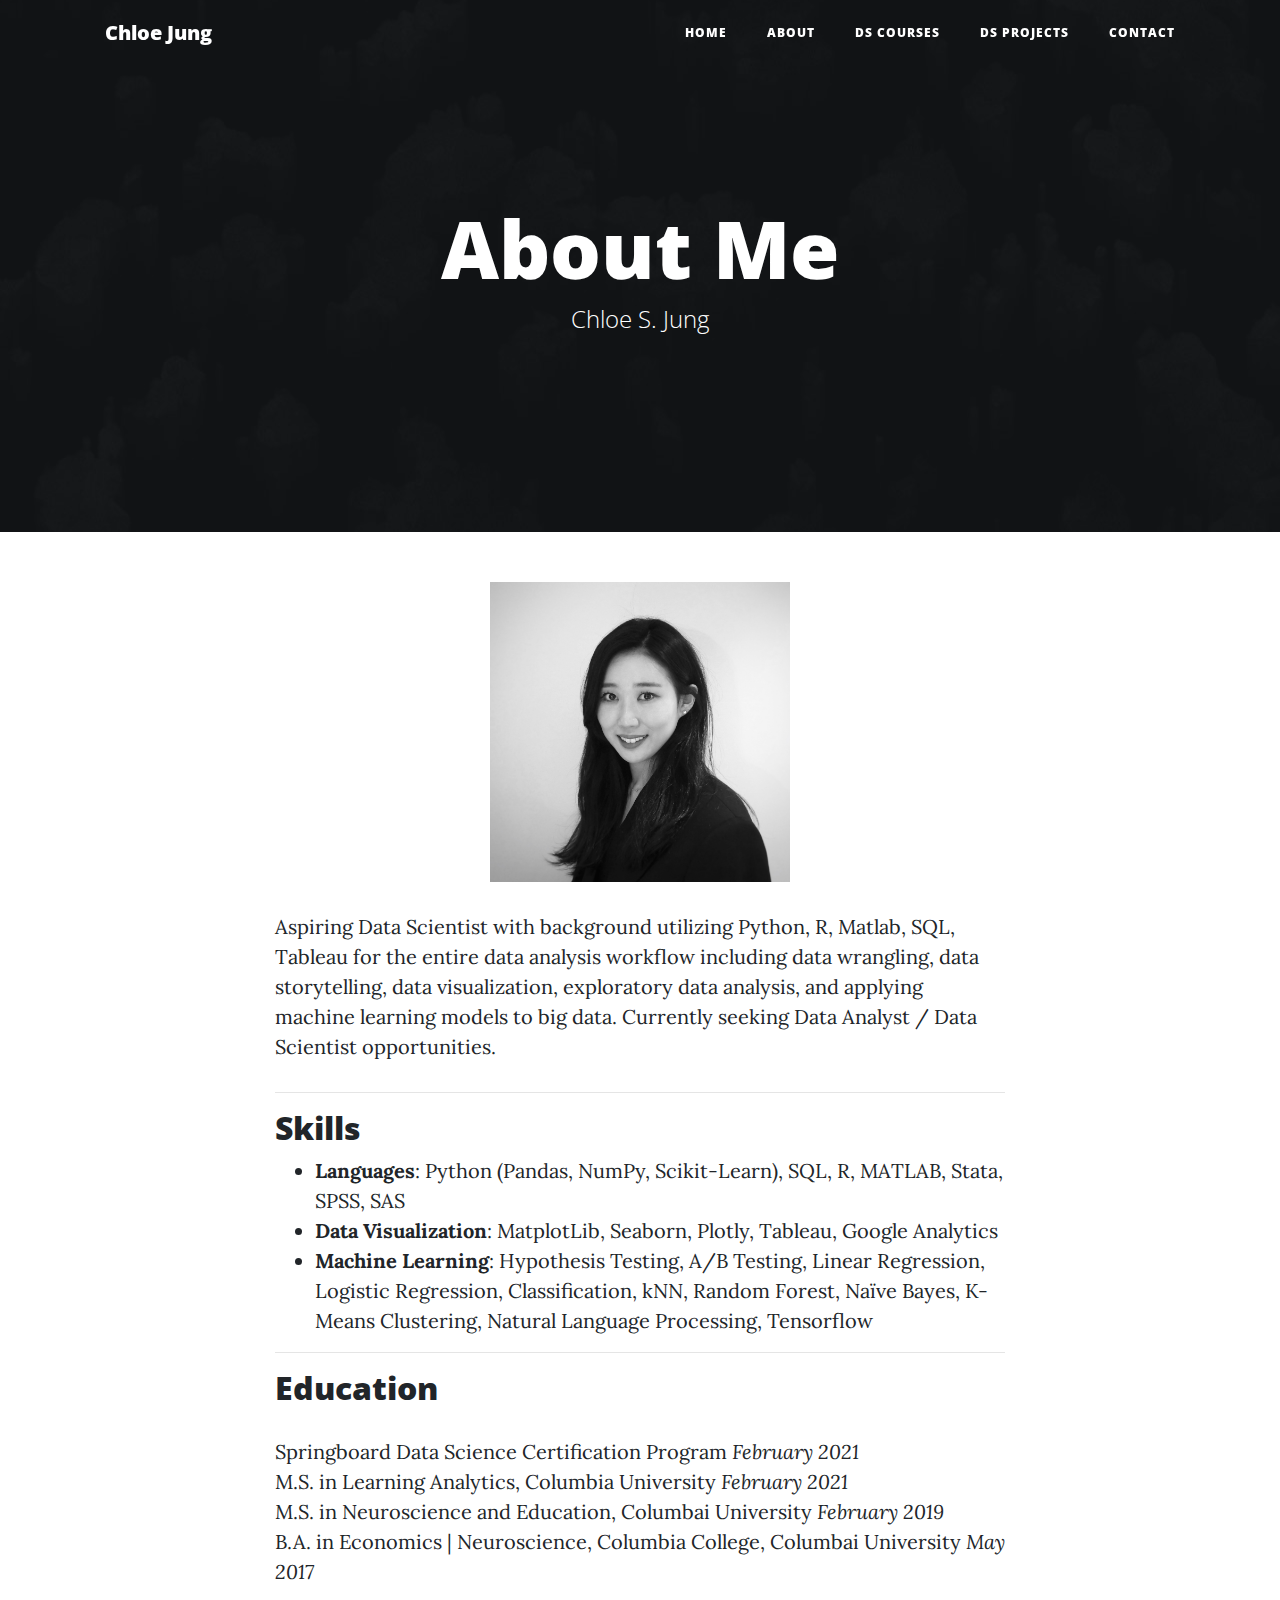
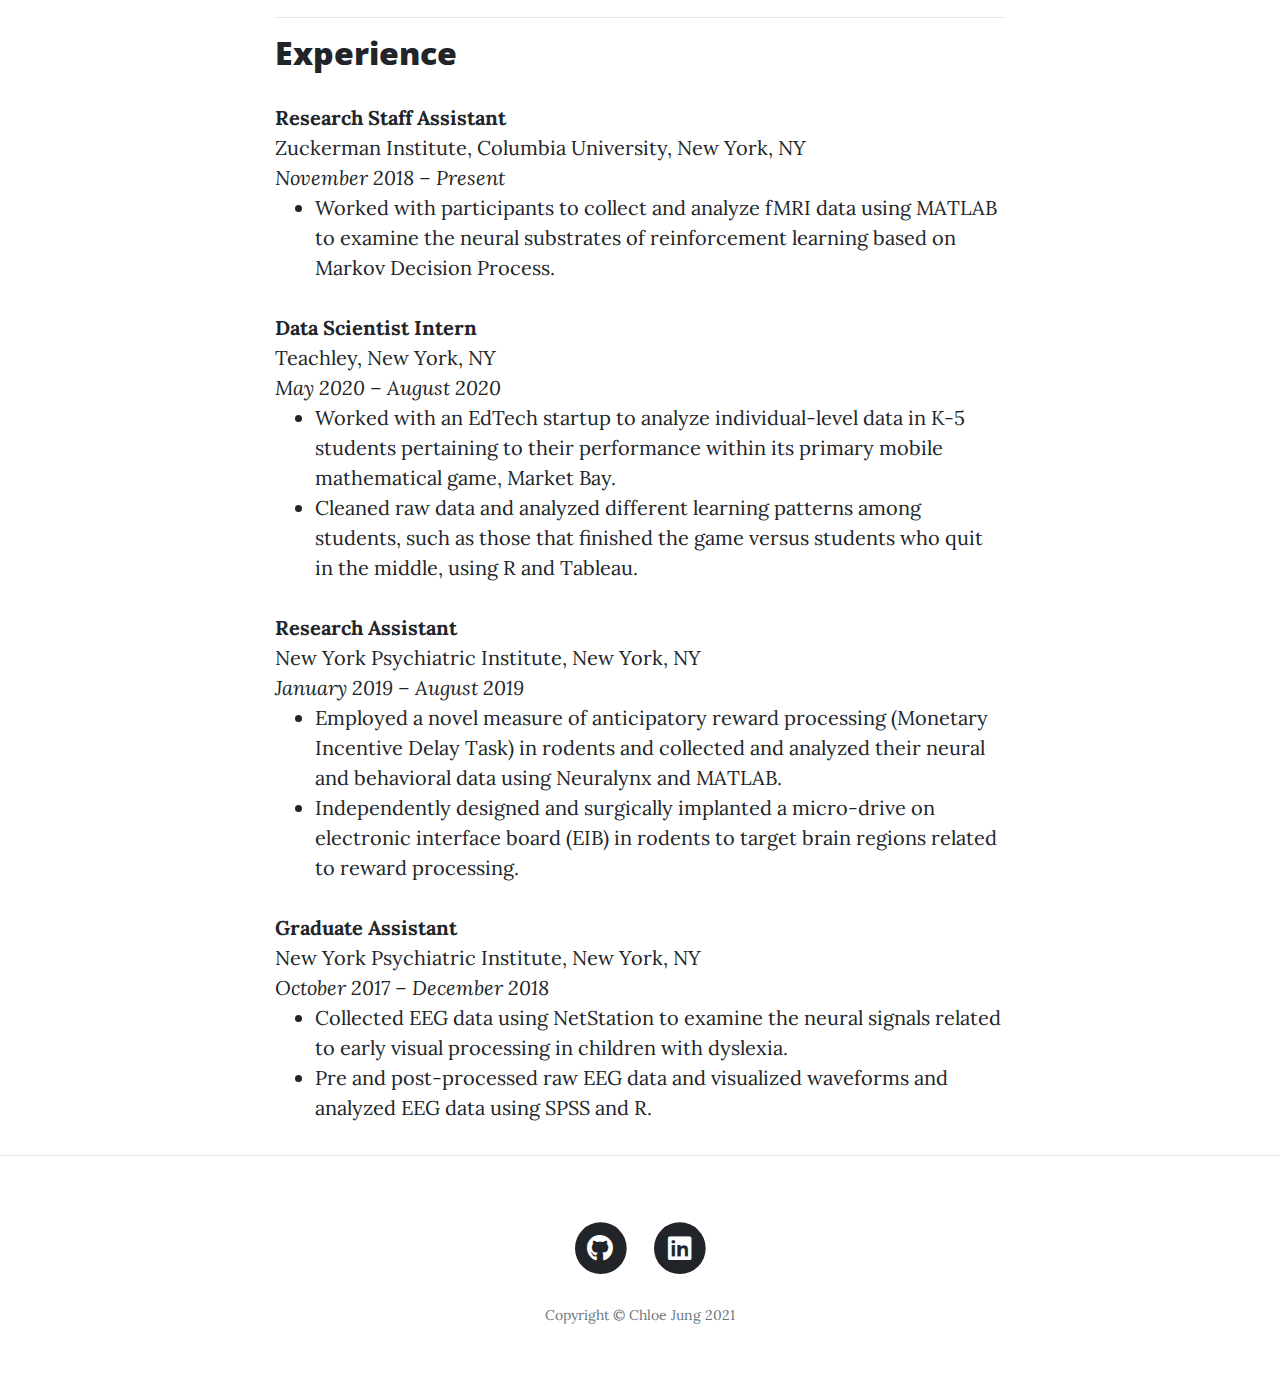
==== commit 5f710515: "additional images" ====
--- a/about.html
+++ b/about.html
@@ -25,7 +25,6 @@
 
 <body>
 
-
   <!-- Navigation -->
   <nav class="navbar navbar-expand-lg navbar-light fixed-top" id="mainNav">
     <div class="container">
@@ -41,9 +40,12 @@
           </li>
           <li class="nav-item">
             <a class="nav-link" href="about.html">About</a>
-          </li>     
+          </li>
           <li class="nav-item">
-            <a class="nav-link" href="post.html">Data Science</a>
+            <a class="nav-link" href="courses.html">DS Courses</a>
+          </li>
+          <li class="nav-item">
+            <a class="nav-link" href="projects.html">DS Projects</a>
           </li>
           <li class="nav-item">
             <a class="nav-link" href="contact.html">Contact</a>
@@ -52,6 +54,7 @@
       </div>
     </div>
   </nav>
+
 
   <!-- Page Header -->
   <header class="masthead" style="background-image: url('img/blackbackground.jpg')">
@@ -82,7 +85,7 @@
   		<li><strong>Languages</strong>: Python (Pandas, NumPy, Scikit-Learn), SQL, R, MATLAB, Stata, SPSS, SAS</li>
   		<li><strong>Data Visualization</strong>: MatplotLib, Seaborn, Plotly, Tableau, Google Analytics</li>
   		<li><strong>Machine Learning</strong>: Hypothesis Testing, A/B Testing, Linear Regression, Logistic Regression, Classification, kNN, Random Forest, Naïve Bayes, K-Means Clustering, Natural Language Processing, Tensorflow</li>
-	 </ul>  				
+	 </ul>
  	 <hr>
  <h2>Education</h2>
         <p>Springboard Data Science Certification Program <i>February 2021</i>
@@ -140,7 +143,7 @@
               <a href="https://github.com/chloesjung">
                 <span class="fa-stack fa-lg">
                   <i class="fas fa-circle fa-stack-2x"></i>
-                  <i class="fab fa-github fa-stack-1x fa-inverse"></i> 
+                  <i class="fab fa-github fa-stack-1x fa-inverse"></i>
                 </span>
               </a>
             </li>
@@ -148,7 +151,7 @@
               <a href="https://www.linkedin.com/in/chloesjung/">
                 <span class="fa-stack fa-lg">
                   <i class="fas fa-circle fa-stack-2x"></i>
-                  <i class="fab fa-linkedin fa-stack-1x fa-inverse"></i> 
+                  <i class="fab fa-linkedin fa-stack-1x fa-inverse"></i>
                 </span>
               </a>
             </li>
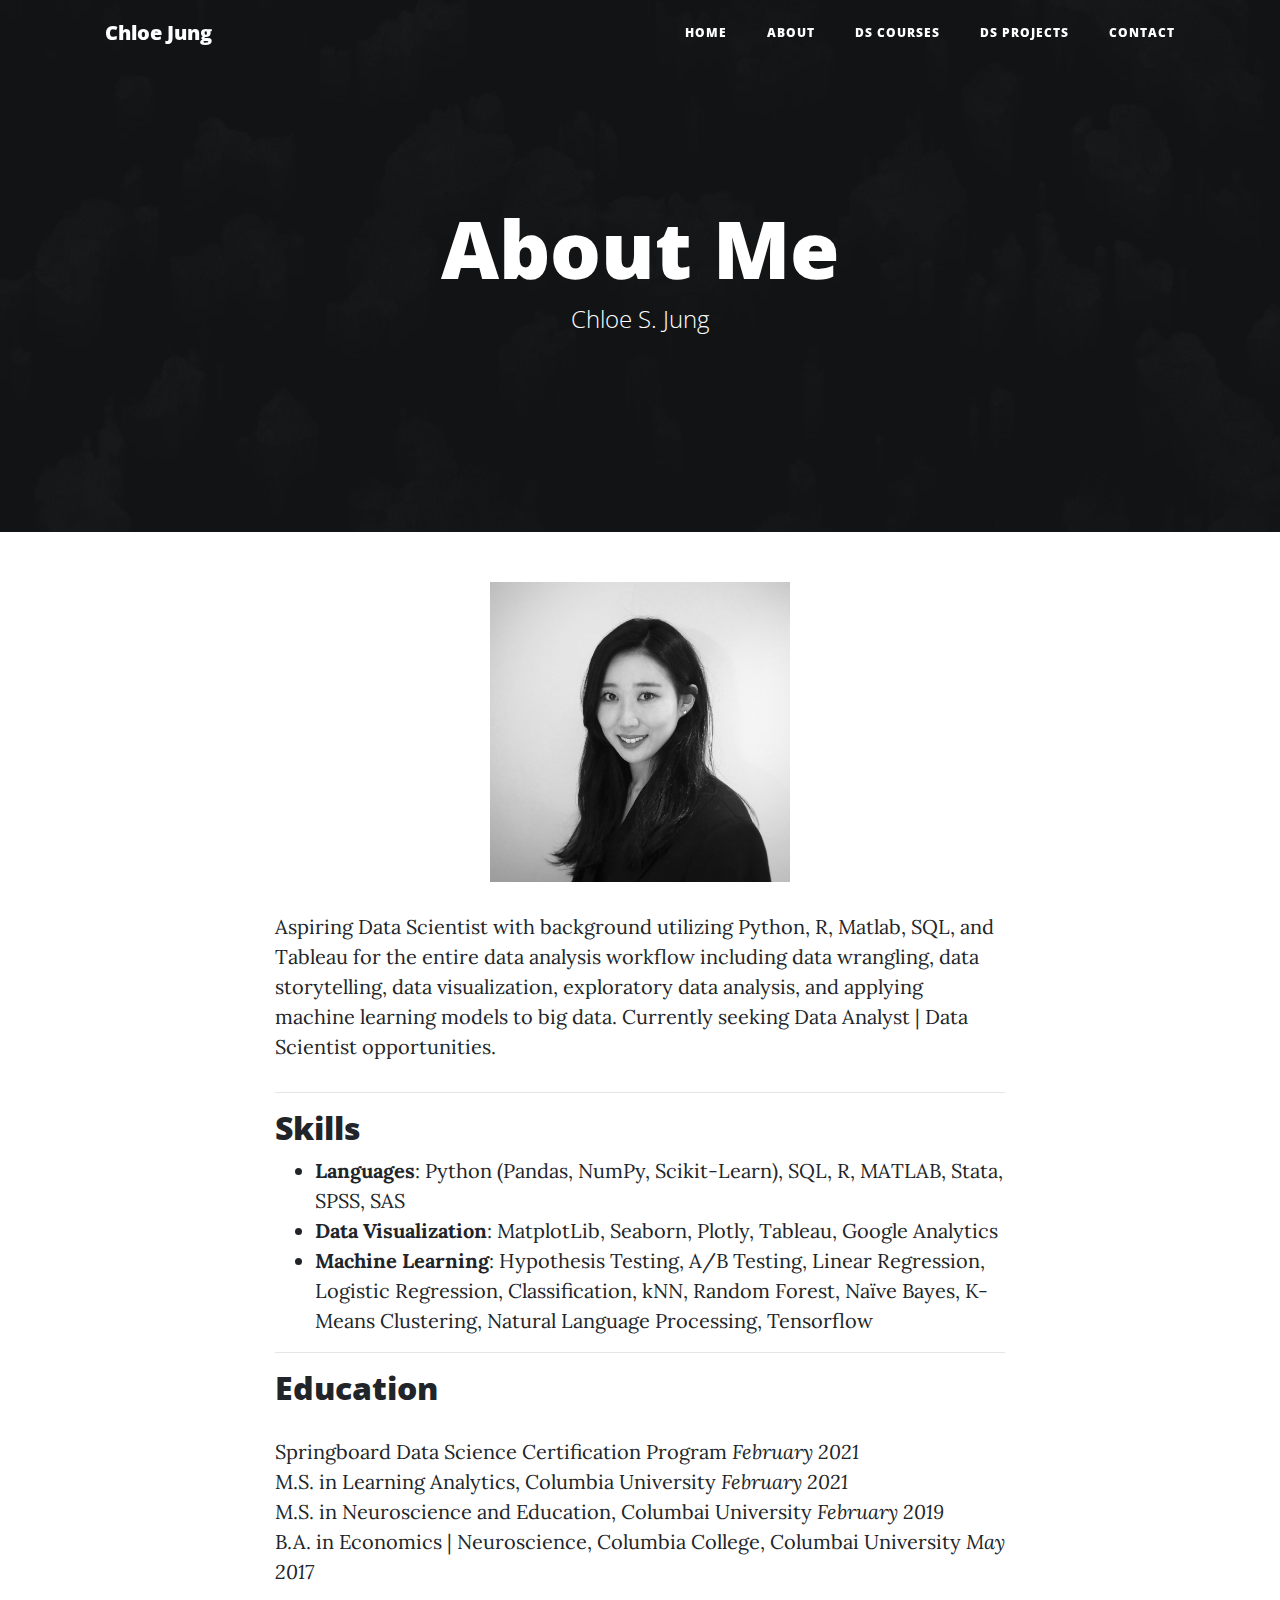
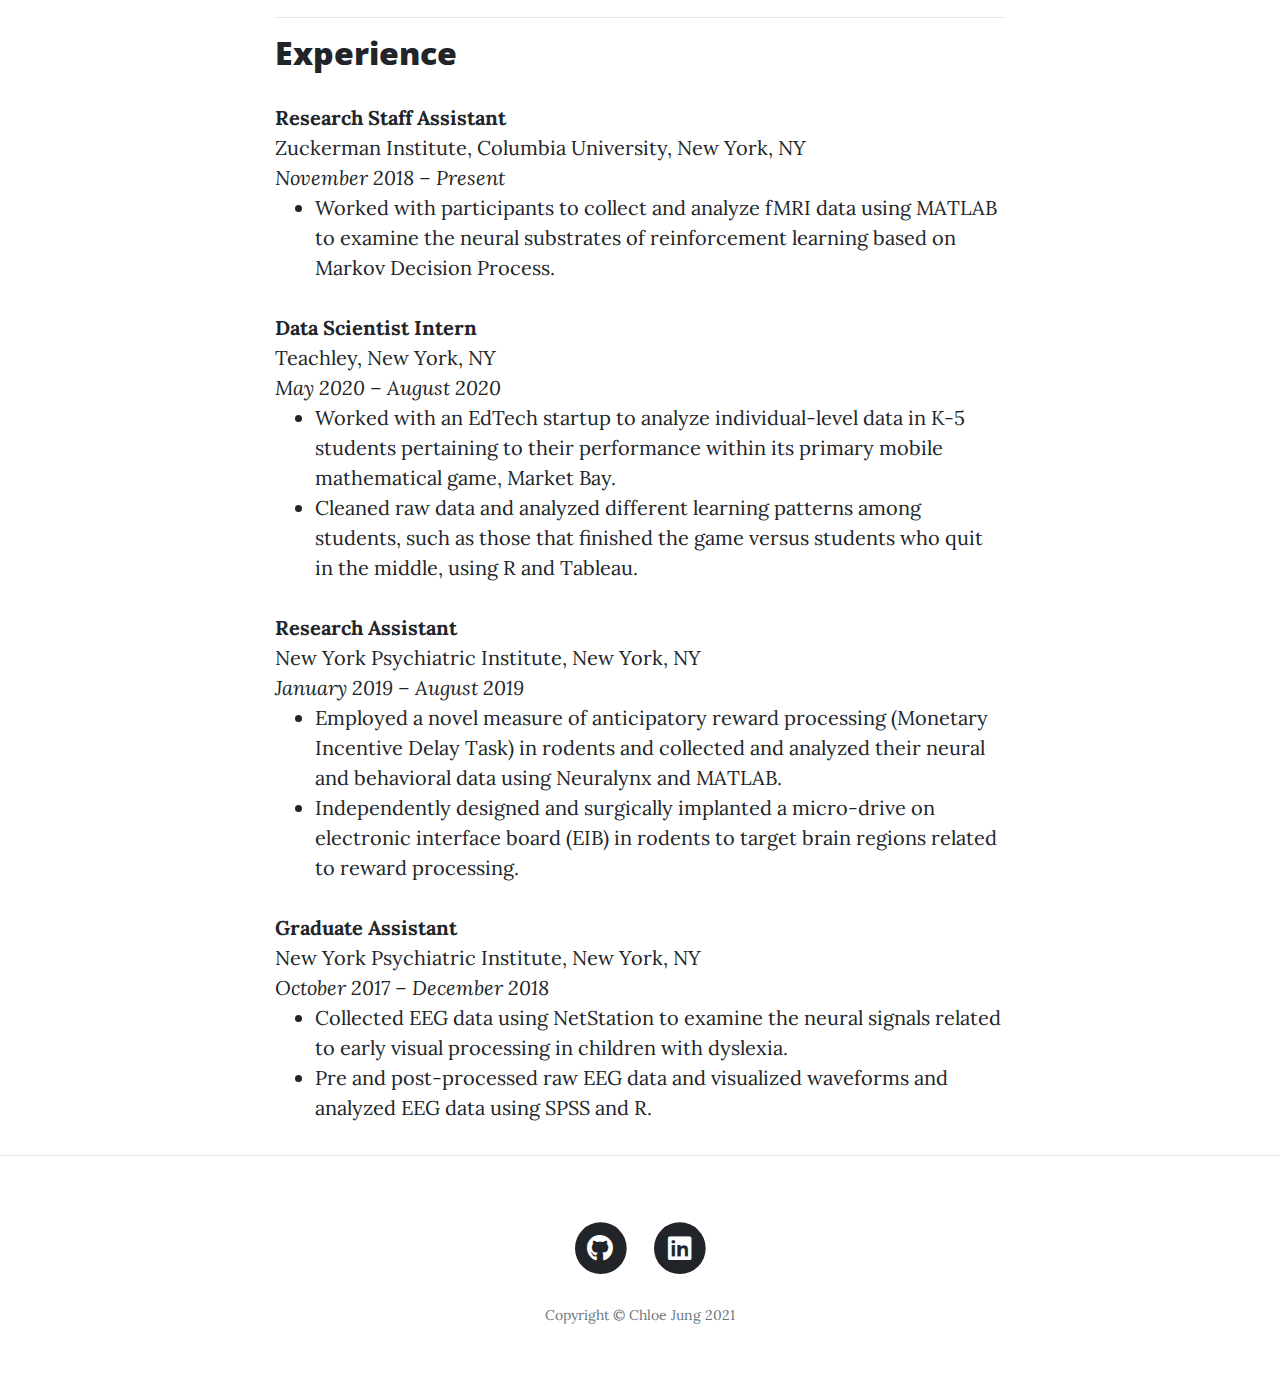
==== commit 56434a05: "added some links to example case studies" ====
--- a/about.html
+++ b/about.html
@@ -56,6 +56,9 @@
   </nav>
 
 
+
+
+
   <!-- Page Header -->
   <header class="masthead" style="background-image: url('img/blackbackground.jpg')">
     <div class="overlay"></div>
@@ -78,7 +81,7 @@
         <a href="#">
          <center><img class="center" src="img/profpic_bw.jpeg" alt="" style="width:300px;height:300px;"></center>
          </a>
-        <p> Aspiring Data Scientist with background utilizing Python, R, Matlab, SQL, Tableau for the entire data analysis workflow including data wrangling, data storytelling, data visualization, exploratory data analysis, and applying machine learning models to big data. Currently seeking Data Analyst / Data Scientist opportunities.</p>
+        <p> Aspiring Data Scientist with background utilizing Python, R, Matlab, SQL, and Tableau for the entire data analysis workflow including data wrangling, data storytelling, data visualization, exploratory data analysis, and applying machine learning models to big data. Currently seeking Data Analyst | Data Scientist opportunities.</p>
         <hr>
  <h2>Skills</h2>
 	 <ul>
@@ -89,7 +92,7 @@
  	 <hr>
  <h2>Education</h2>
         <p>Springboard Data Science Certification Program <i>February 2021</i>
-	<br>M.S. in Learning Analytics, Columbia University <i>February 2021</i>
+	      <br>M.S. in Learning Analytics, Columbia University <i>February 2021</i>
         <br>M.S. in Neuroscience and Education, Columbai University <i>February 2019</i>
         <br>B.A. in Economics | Neuroscience, Columbia College, Columbai University <i>May 2017</i></p>
  	<hr>
